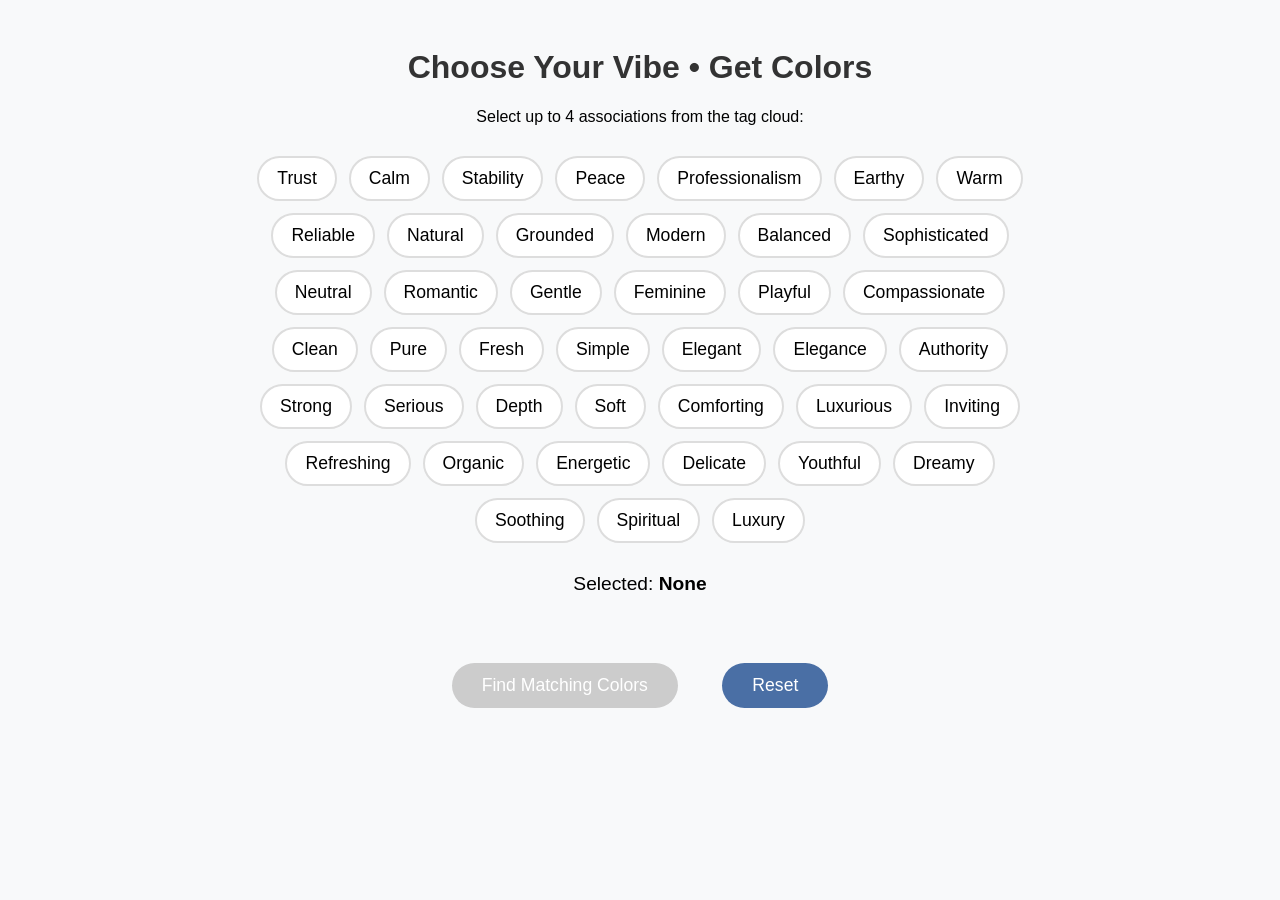
==== index.html @ c7472023 "initial" ====
<!DOCTYPE html>
<html lang="en">
<head>
  <meta charset="UTF-8">
  <meta name="viewport" content="width=device-width, initial-scale=1.0">
  <title>Color Association Tag Cloud</title>
  <style>
    body {
      font-family: 'Segoe UI', sans-serif;
      background: #f8f9fa;
      padding: 20px;
      text-align: center;
    }
    h1 { color: #333; }
    #tag-cloud {
      max-width: 800px;
      margin: 30px auto;
      display: flex;
      flex-wrap: wrap;
      gap: 12px;
      justify-content: center;
    }
    .tag {
      padding: 10px 18px;
      background: #fff;
      border: 2px solid #ddd;
      border-radius: 50px;
      cursor: pointer;
      transition: all 0.3s;
      font-size: 1.1em;
      user-select: none;
    }
    .tag:hover { transform: scale(1.1); }
    .tag.selected {
      background: #4a6fa5;
      color: white;
      border-color: #4a6fa5;
    }
    #selected-tags {
      margin: 20px 0;
      min-height: 50px;
      font-size: 1.2em;
    }
    button {
      padding: 12px 30px;
      font-size: 1.1em;
      background: #4a6fa5;
      color: white;
      border: none;
      border-radius: 50px;
      cursor: pointer;
      margin: 20px;
    }
    button:disabled { background: #ccc; cursor: not-allowed; }
    #results {
      margin-top: 30px;
      display: grid;
      grid-template-columns: repeat(auto-fit, minmax(180px, 1fr));
      gap: 20px;
      max-width: 1000px;
      margin-left: auto;
      margin-right: auto;
    }
    .color-card {
      padding: 15px;
      border-radius: 12px;
      background: white;
      box-shadow: 0 4px 10px rgba(0,0,0,0.1);
    }
    .color-swatch {
      height: 100px;
      border-radius: 8px;
      margin-bottom: 10px;
    }
  </style>
</head>
<body>

  <h1>Choose Your Vibe • Get Colors</h1>
  <p>Select up to 4 associations from the tag cloud:</p>

  <div id="tag-cloud"></div>

  <div id="selected-tags">Selected: <strong>None</strong></div>

  <button id="submit-btn" disabled>Find Matching Colors</button>
  <button onclick="resetAll()">Reset</button>

  <div id="results"></div>

<script>
// All colors with their associations
const colors = [
  { name: "Blue",        swatch: "#4A90E2", associations: ["trust", "calm", "stability", "peace", "professionalism"] },
  { name: "Brown",       swatch: "#8B5A2B", associations: ["earthy", "warm", "reliable", "natural", "grounded"] },
  { name: "Gray",        swatch: "#7F8C8D", associations: ["modern", "balanced", "sophisticated", "neutral"] },
  { name: "Pink",        swatch: "#FF69B4", associations: ["romantic", "gentle", "feminine", "playful", "compassionate"] },
  { name: "White",       swatch: "#F8F9FA", associations: ["clean", "pure", "fresh", "simple", "elegant"] },
  { name: "Navy",        swatch: "#1E3A8A", associations: ["trust", "elegance", "authority", "calm"] },
  { name: "Charcoal",    swatch: "#34495E", associations: ["modern", "strong", "serious", "depth"] },
  { name: "Beige",       swatch: "#E5D5C0", associations: ["warm", "natural", "soft", "comforting"] },
  { name: "Cream",       swatch: "#F5EDE1", associations: ["warm", "luxurious", "soft", "inviting"] },
  { name: "Sage Green",  swatch: "#8FBC8F", associations: ["earthy", "calm", "natural", "refreshing", "balanced"] },
  { name: "Terracotta",  swatch: "#E07A5F", associations: ["warm", "earthy", "organic", "energetic"] },
  { name: "Blush",       swatch: "#F4C2C2", associations: ["soft", "romantic", "delicate", "youthful"] },
  { name: "Dusty Rose",  swatch: "#D8A7B1", associations: ["romantic", "elegant", "sophisticated"] },
  { name: "Lavender",    swatch: "#C8A2C8", associations: ["gentle", "dreamy", "soothing", "spiritual"] },
  { name: "Soft Gold",   swatch: "#E8C39E", associations: ["warm", "luxury", "elegance"] }
];

// Generate unique tags
const allTags = [...new Set(colors.flatMap(c => c.associations))];

const tagCloud = document.getElementById('tag-cloud');
const selectedTagsDiv = document.getElementById('selected-tags');
const submitBtn = document.getElementById('submit-btn');
let selectedTags = [];

// Create tag cloud
allTags.forEach(tag => {
  const el = document.createElement('div');
  el.className = 'tag';
  el.textContent = tag.charAt(0).toUpperCase() + tag.slice(1);
  el.dataset.value = tag;
  el.onclick = () => toggleTag(el);
  tagCloud.appendChild(el);
});

function toggleTag(el) {
  const tag = el.dataset.value;
  
  if (selectedTags.includes(tag)) {
    selectedTags = selectedTags.filter(t => t !== tag);
    el.classList.remove('selected');
  } else if (selectedTags.length < 4) {
    selectedTags.push(tag);
    el.classList.add('selected');
  }
  
  updateSelectedDisplay();
}

function updateSelectedDisplay() {
  selectedTagsDiv.innerHTML = `Selected: <strong>${selectedTags.length ? selectedTags.join(', ') : 'None'}</strong>`;
  submitBtn.disabled = selectedTags.length === 0;
}

function resetAll() {
  selectedTags = [];
  document.querySelectorAll('.tag').forEach(t => t.classList.remove('selected'));
  updateSelectedDisplay();
  document.getElementById('results').innerHTML = '';
}

// Semantic search & ranking
submitBtn.onclick = () => {
  if (selectedTags.length === 0) return;

  const resultsDiv = document.getElementById('results');
  resultsDiv.innerHTML = '<h2>Recommended Colors</h2>';

  const scoredColors = colors.map(color => {
    let score = 0;
    selectedTags.forEach(tag => {
      if (color.associations.includes(tag)) score += 2;           // strong match
      else if (color.associations.some(a => a.includes(tag) || tag.includes(a))) score += 1; // partial match
    });
    return { ...color, score };
  }).sort((a, b) => b.score - a.score);

  scoredColors.forEach(item => {
    if (item.score === 0) return;
    
    const card = document.createElement('div');
    card.className = 'color-card';
    card.innerHTML = `
      <div class="color-swatch" style="background: ${item.swatch};"></div>
      <strong>${item.name}</strong><br>
      <small>Match: ${item.score} point${item.score > 1 ? 's' : ''}</small>
    `;
    resultsDiv.appendChild(card);
  });
};
</script>

</body>
</html>
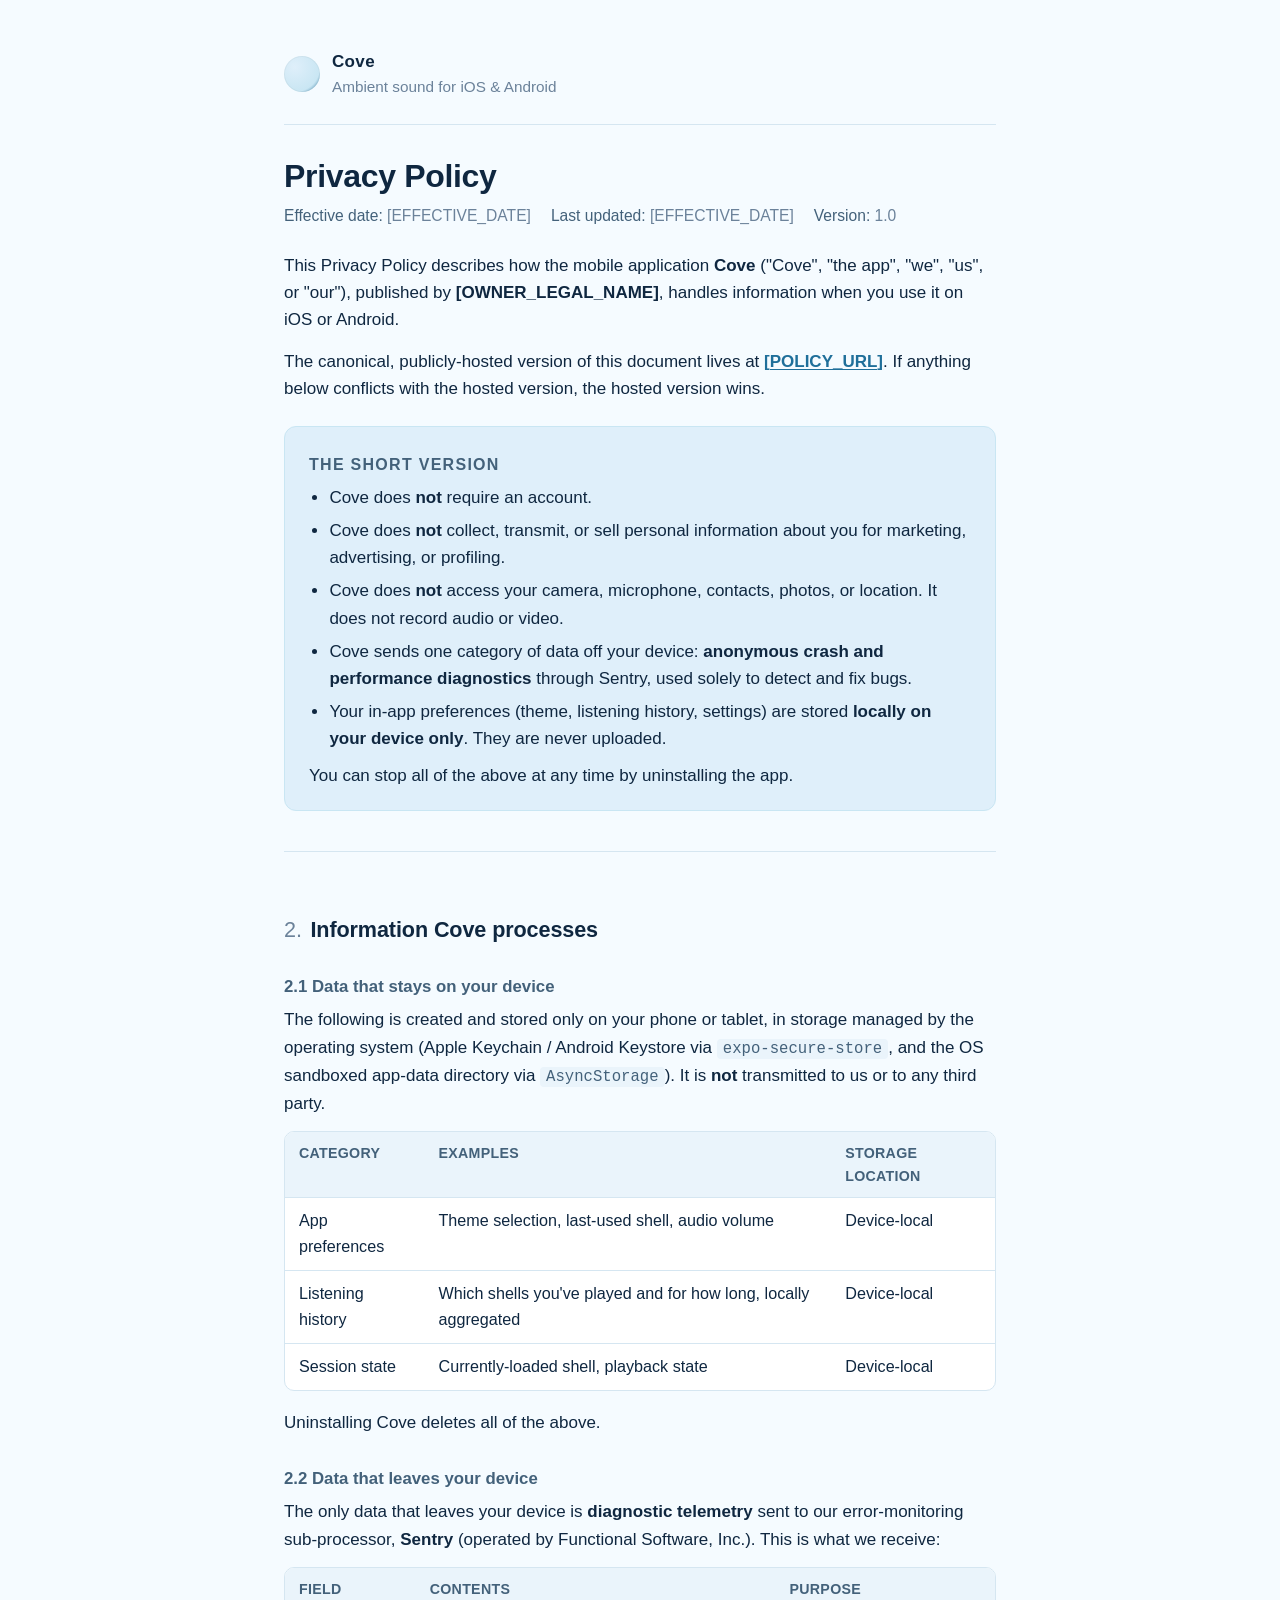
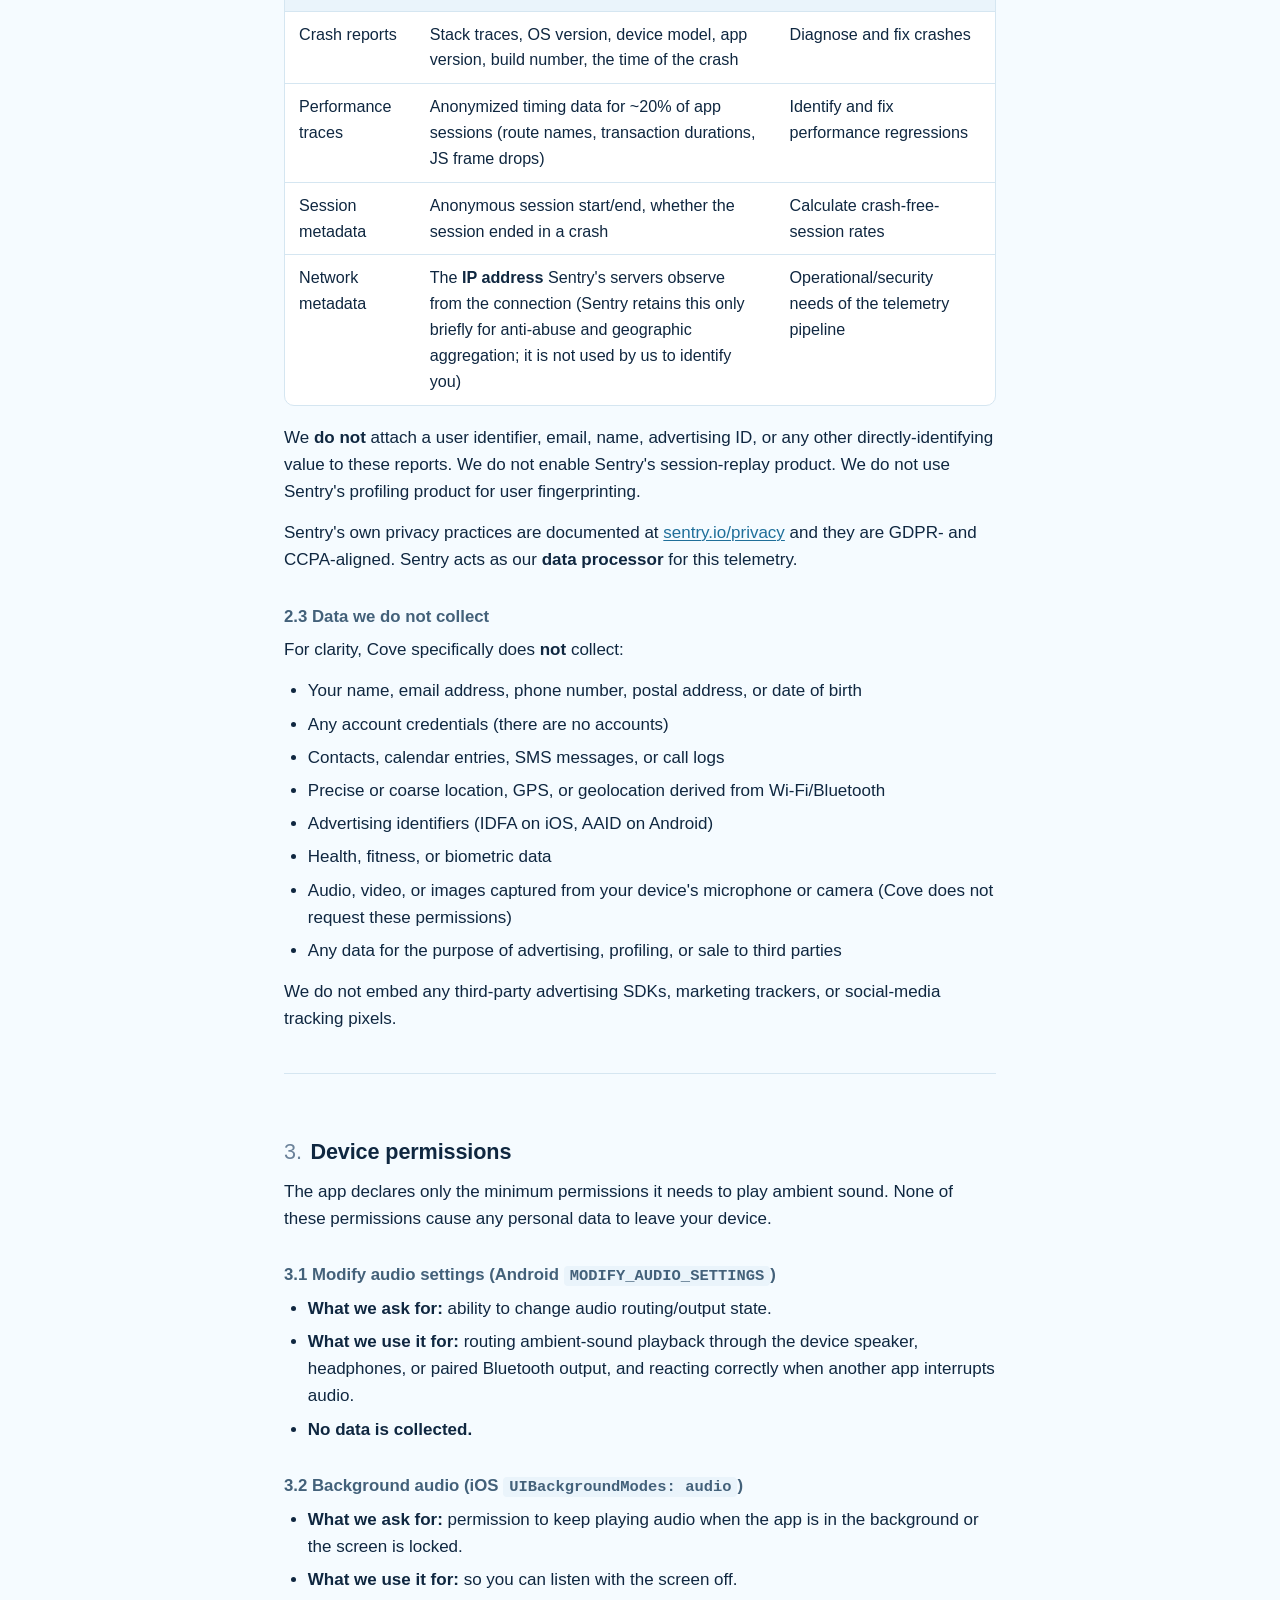
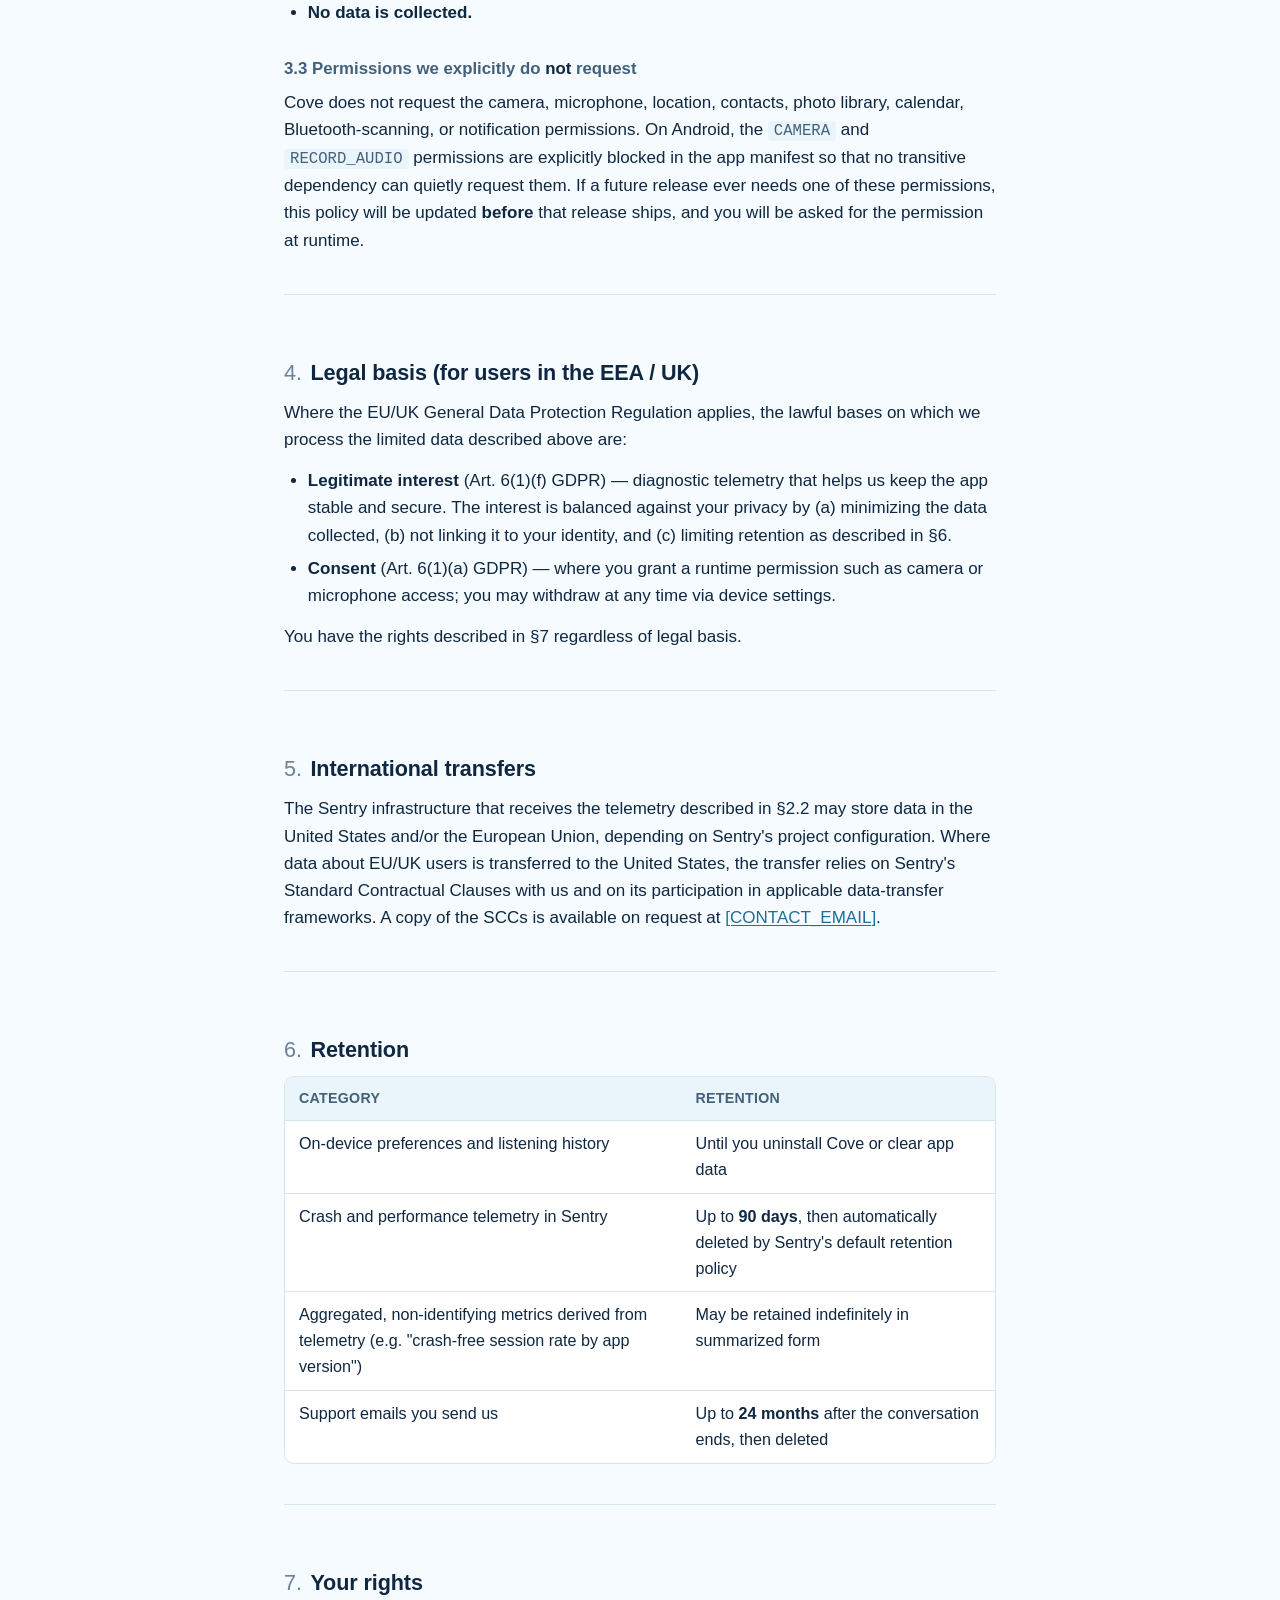
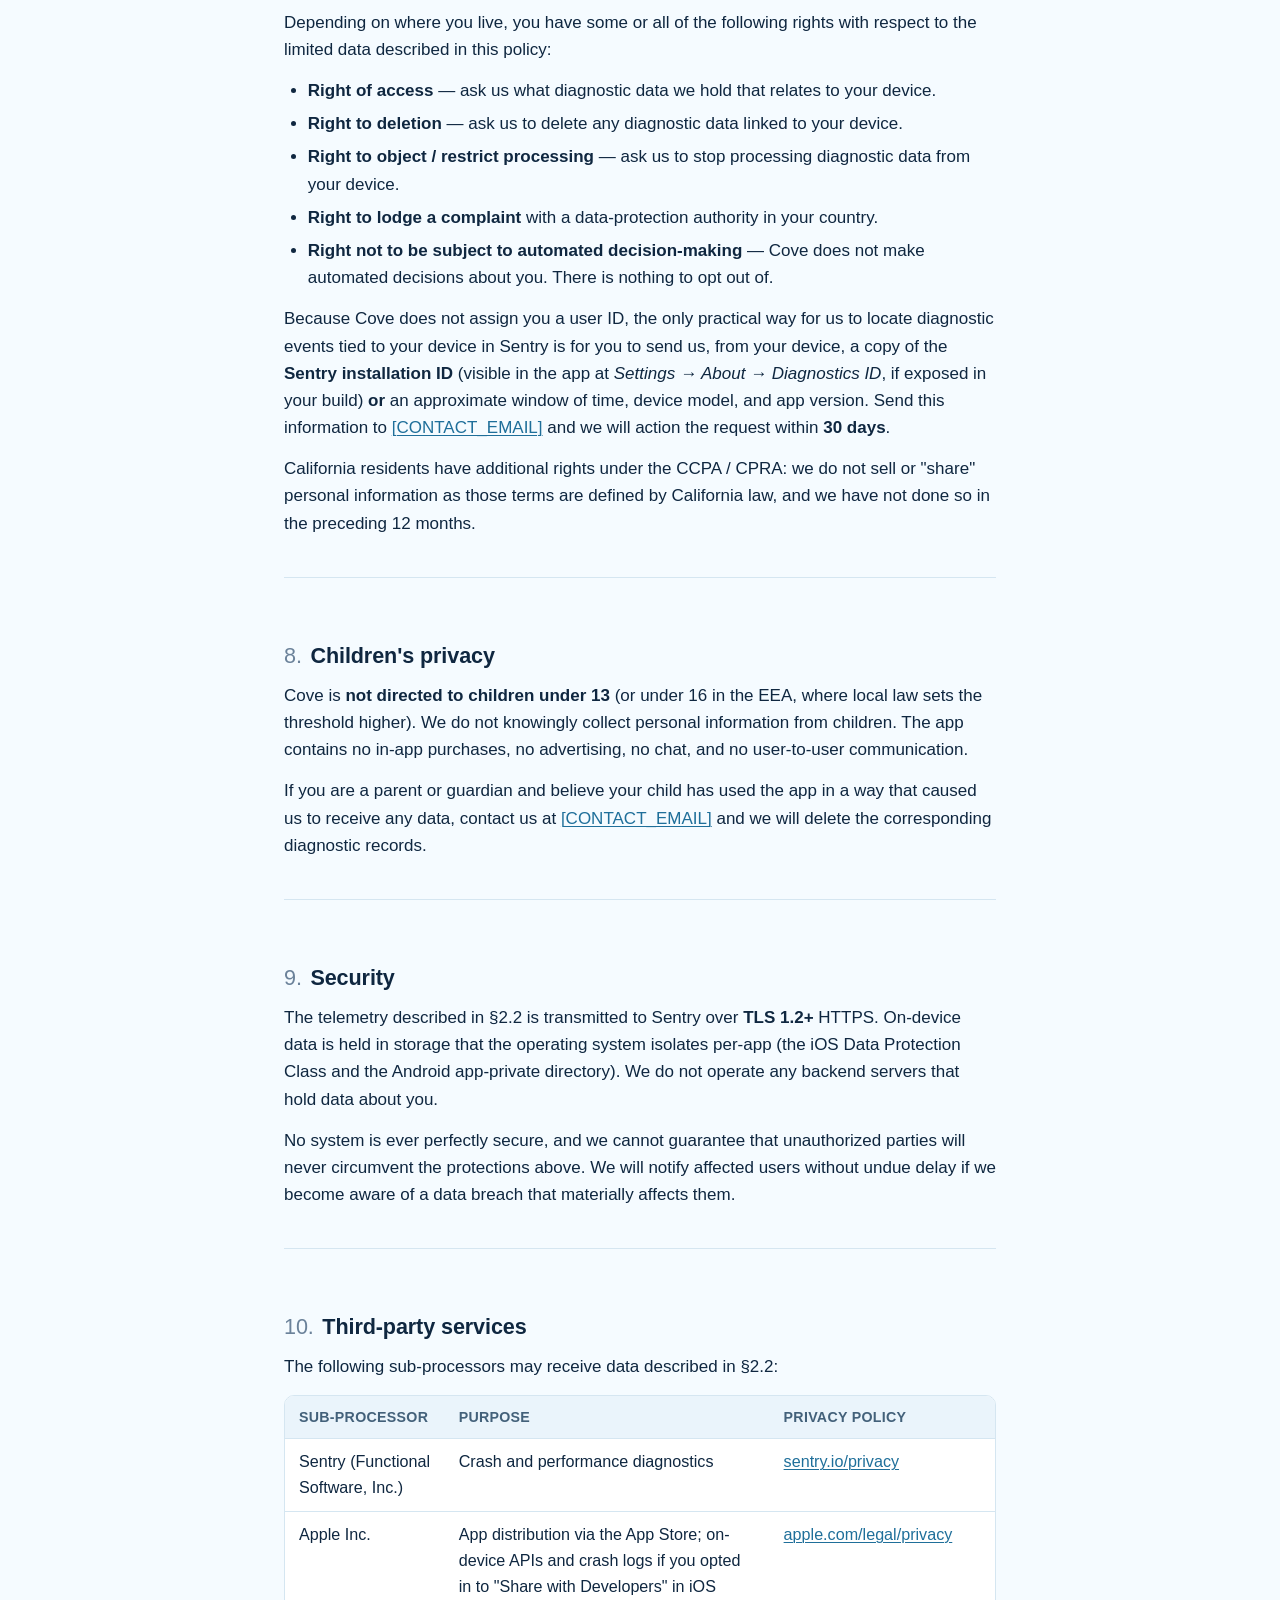
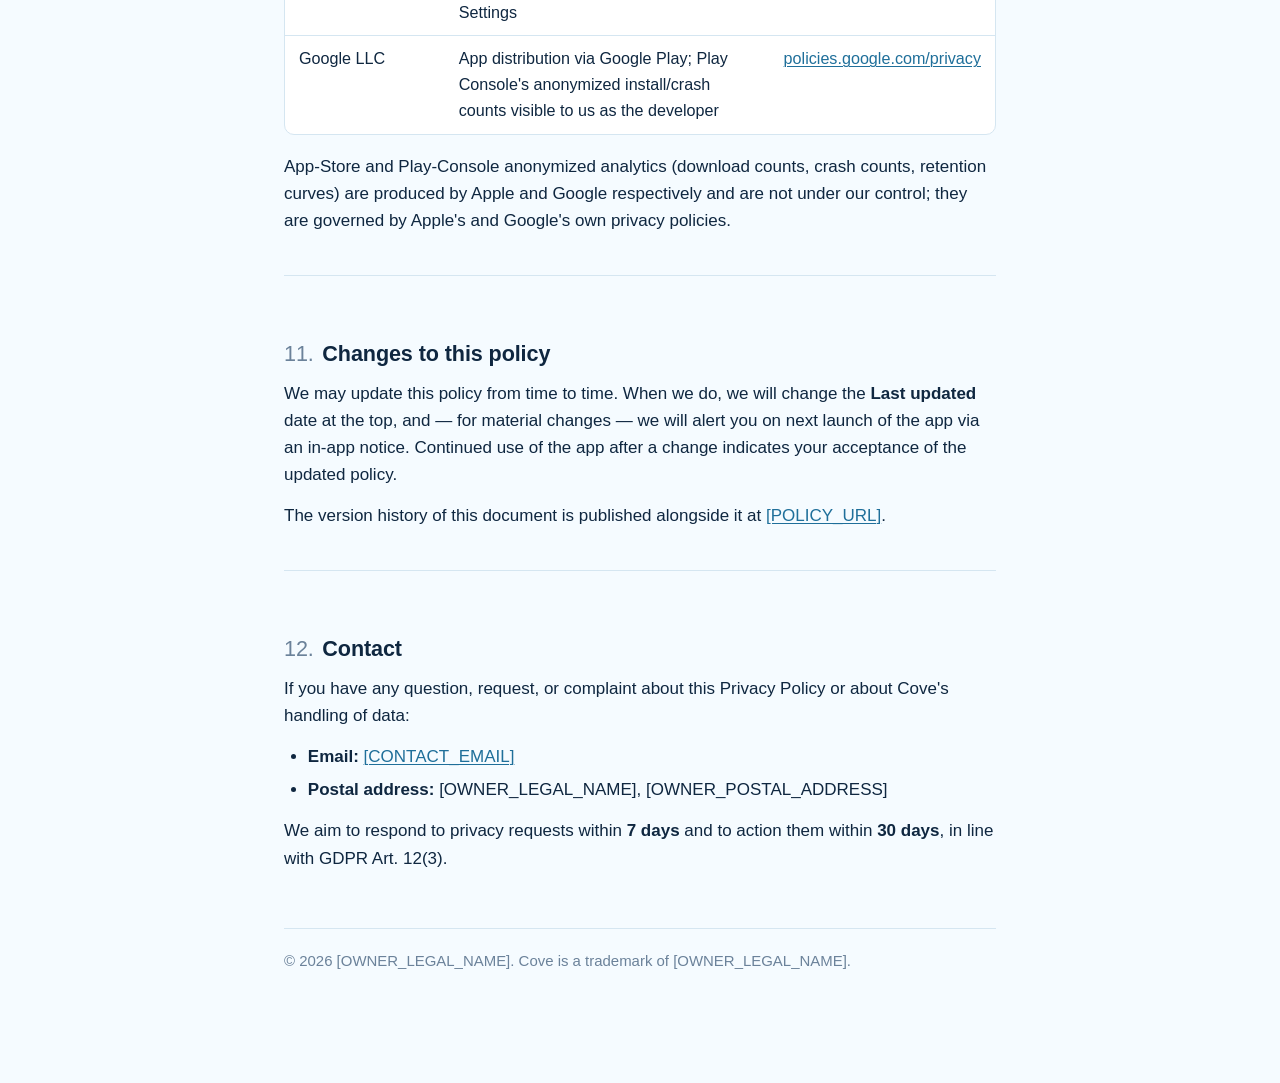
==== commit cefe8506: "policy" ====
--- a/index.html
+++ b/index.html
@@ -1,188 +1,692 @@
-
-<!DOCTYPE html>
+<!doctype html>
 <html lang="en">
 <head>
-  <meta charset="UTF-8">
-  <meta name="viewport" content="width=device-width, initial-scale=1.0">
-  <title>Color Association Tag Cloud</title>
+  <meta charset="utf-8" />
+  <meta name="viewport" content="width=device-width, initial-scale=1" />
+  <meta name="robots" content="index,follow" />
+  <meta name="description" content="Privacy Policy for Cove, an ambient-sound app for iOS and Android." />
+  <meta name="theme-color" content="#dfeffa" />
+  <title>Privacy Policy — Cove</title>
+
+  <!--
+    Self-contained on purpose: no Google Fonts, no CDN CSS, no analytics, no
+    trackers. A privacy page must not load third-party requests.
+  -->
   <style>
+    :root {
+      --bg: #f5fbff;
+      --surface: #ffffff;
+      --surface-alt: #eaf4fb;
+      --ink: #0f2740;
+      --ink-soft: #43617a;
+      --ink-muted: #6b829a;
+      --rule: #d5e6f1;
+      --accent: #1f6f9a;
+      --accent-soft: #dfeffa;
+      --shell: #c9e6f3;
+      --warn-bg: #fff7e6;
+      --warn-rule: #f0d9a0;
+      --warn-ink: #6b4a00;
+    }
+
+    @media (prefers-color-scheme: dark) {
+      :root {
+        --bg: #0b1822;
+        --surface: #122231;
+        --surface-alt: #16293a;
+        --ink: #e7f3fb;
+        --ink-soft: #b1cadc;
+        --ink-muted: #8aa6bb;
+        --rule: #1f3a52;
+        --accent: #7fc2e3;
+        --accent-soft: #1c3346;
+        --shell: #244a64;
+        --warn-bg: #2b2310;
+        --warn-rule: #6b5828;
+        --warn-ink: #f0d9a0;
+      }
+    }
+
+    * { box-sizing: border-box; }
+
+    html { -webkit-text-size-adjust: 100%; }
+
     body {
-      font-family: 'Segoe UI', sans-serif;
-      background: #f8f9fa;
-      padding: 20px;
-      text-align: center;
-    }
-    h1 { color: #333; }
-    #tag-cloud {
-      max-width: 800px;
-      margin: 30px auto;
+      margin: 0;
+      background: var(--bg);
+      color: var(--ink);
+      font-family: -apple-system, BlinkMacSystemFont, "Segoe UI", Roboto,
+        "Helvetica Neue", Arial, "Noto Sans", system-ui, sans-serif;
+      font-size: 17px;
+      line-height: 1.6;
+      -webkit-font-smoothing: antialiased;
+      text-rendering: optimizeLegibility;
+    }
+
+    .wrap {
+      max-width: 760px;
+      margin: 0 auto;
+      padding: 48px 24px 96px;
+    }
+
+    header.cove {
+      display: flex;
+      align-items: center;
+      gap: 12px;
+      margin-bottom: 32px;
+      padding-bottom: 24px;
+      border-bottom: 1px solid var(--rule);
+    }
+
+    header.cove .mark {
+      width: 36px;
+      height: 36px;
+      border-radius: 50%;
+      background: radial-gradient(circle at 30% 30%, var(--accent-soft), var(--shell) 70%, var(--accent) 100%);
+      box-shadow: inset 0 0 0 1px rgba(0,0,0,0.04);
+      flex: 0 0 36px;
+    }
+
+    header.cove .brand {
+      font-weight: 600;
+      letter-spacing: 0.02em;
+      color: var(--ink);
+    }
+
+    header.cove .brand-sub {
+      color: var(--ink-muted);
+      font-size: 0.9em;
+    }
+
+    h1 {
+      font-size: 2rem;
+      line-height: 1.2;
+      margin: 0 0 8px;
+      letter-spacing: -0.01em;
+    }
+
+    h2 {
+      font-size: 1.35rem;
+      line-height: 1.3;
+      margin: 56px 0 12px;
+      letter-spacing: -0.005em;
+      padding-top: 8px;
+    }
+
+    h3 {
+      font-size: 1.05rem;
+      line-height: 1.35;
+      margin: 32px 0 8px;
+      color: var(--ink-soft);
+    }
+
+    h2 .num, h3 .num {
+      color: var(--ink-muted);
+      font-variant-numeric: tabular-nums;
+      margin-right: 0.4em;
+      font-weight: 500;
+    }
+
+    p { margin: 0 0 14px; }
+
+    a {
+      color: var(--accent);
+      text-decoration: underline;
+      text-decoration-thickness: 1px;
+      text-underline-offset: 2px;
+    }
+
+    a:hover { text-decoration-thickness: 2px; }
+
+    strong { color: var(--ink); font-weight: 600; }
+
+    ul {
+      margin: 0 0 14px;
+      padding-left: 1.4em;
+    }
+
+    li { margin: 6px 0; }
+
+    code, kbd, samp {
+      font-family: ui-monospace, SFMono-Regular, "SF Mono", Menlo, Consolas,
+        "Liberation Mono", monospace;
+      font-size: 0.92em;
+      background: var(--surface-alt);
+      padding: 1px 6px;
+      border-radius: 4px;
+      color: var(--ink-soft);
+    }
+
+    hr {
+      border: 0;
+      border-top: 1px solid var(--rule);
+      margin: 40px 0;
+    }
+
+    .meta {
       display: flex;
       flex-wrap: wrap;
-      gap: 12px;
-      justify-content: center;
-    }
-    .tag {
-      padding: 10px 18px;
-      background: #fff;
-      border: 2px solid #ddd;
-      border-radius: 50px;
-      cursor: pointer;
-      transition: all 0.3s;
-      font-size: 1.1em;
-      user-select: none;
-    }
-    .tag:hover { transform: scale(1.1); }
-    .tag.selected {
-      background: #4a6fa5;
-      color: white;
-      border-color: #4a6fa5;
-    }
-    #selected-tags {
-      margin: 20px 0;
-      min-height: 50px;
-      font-size: 1.2em;
-    }
-    button {
-      padding: 12px 30px;
-      font-size: 1.1em;
-      background: #4a6fa5;
-      color: white;
-      border: none;
-      border-radius: 50px;
-      cursor: pointer;
-      margin: 20px;
-    }
-    button:disabled { background: #ccc; cursor: not-allowed; }
-    #results {
-      margin-top: 30px;
-      display: grid;
-      grid-template-columns: repeat(auto-fit, minmax(180px, 1fr));
-      gap: 20px;
-      max-width: 1000px;
-      margin-left: auto;
-      margin-right: auto;
-    }
-    .color-card {
-      padding: 15px;
+      gap: 8px 20px;
+      color: var(--ink-muted);
+      font-size: 0.92em;
+      margin: 0 0 24px;
+    }
+
+    .meta span strong {
+      color: var(--ink-soft);
+      font-weight: 500;
+    }
+
+    .tldr {
+      background: var(--accent-soft);
+      border: 1px solid var(--shell);
       border-radius: 12px;
-      background: white;
-      box-shadow: 0 4px 10px rgba(0,0,0,0.1);
-    }
-    .color-swatch {
-      height: 100px;
-      border-radius: 8px;
-      margin-bottom: 10px;
+      padding: 20px 24px;
+      margin: 24px 0 32px;
+    }
+
+    .tldr h2 {
+      margin: 0 0 8px;
+      font-size: 1rem;
+      text-transform: uppercase;
+      letter-spacing: 0.08em;
+      color: var(--ink-soft);
+    }
+
+    .tldr ul { margin: 0; padding-left: 1.2em; }
+
+    .table-wrap {
+      overflow-x: auto;
+      margin: 12px 0 18px;
+      border: 1px solid var(--rule);
+      border-radius: 10px;
+      background: var(--surface);
+    }
+
+    table {
+      width: 100%;
+      border-collapse: collapse;
+      font-size: 0.95em;
+    }
+
+    th, td {
+      text-align: left;
+      vertical-align: top;
+      padding: 10px 14px;
+      border-bottom: 1px solid var(--rule);
+    }
+
+    th {
+      background: var(--surface-alt);
+      color: var(--ink-soft);
+      font-weight: 600;
+      font-size: 0.88em;
+      letter-spacing: 0.02em;
+      text-transform: uppercase;
+    }
+
+    tr:last-child td { border-bottom: 0; }
+
+    .footnote {
+      margin-top: 56px;
+      padding-top: 20px;
+      border-top: 1px solid var(--rule);
+      font-size: 0.88em;
+      color: var(--ink-muted);
+    }
+
+    a.anchor {
+      color: var(--ink-muted);
+      text-decoration: none;
+      opacity: 0;
+      margin-left: 0.4em;
+      font-weight: 400;
+      transition: opacity 120ms ease;
+    }
+
+    h2:hover a.anchor,
+    h3:hover a.anchor { opacity: 1; }
+
+    :target {
+      scroll-margin-top: 24px;
+    }
+
+    :target > h2,
+    :target > h3,
+    h2:target,
+    h3:target {
+      background: linear-gradient(transparent 60%, var(--accent-soft) 60%);
+    }
+
+    /* Smaller screens */
+    @media (max-width: 600px) {
+      body { font-size: 16px; }
+      .wrap { padding: 32px 18px 72px; }
+      h1 { font-size: 1.6rem; }
+      h2 { font-size: 1.2rem; margin-top: 44px; }
+      h3 { font-size: 1rem; }
+      .tldr { padding: 16px 18px; }
+      th, td { padding: 8px 10px; }
+    }
+
+    /* Print */
+    @media print {
+      :root {
+        --bg: #ffffff;
+        --surface: #ffffff;
+        --surface-alt: #f3f3f3;
+        --ink: #000;
+        --ink-soft: #222;
+        --ink-muted: #444;
+        --rule: #ccc;
+        --accent: #003a6b;
+        --accent-soft: #f3f3f3;
+      }
+      body { font-size: 11pt; }
+      .wrap { max-width: none; padding: 0; }
+      header.cove .mark { display: none; }
+      a { color: inherit; text-decoration: none; }
+      a[href^="http"]::after { content: " (" attr(href) ")"; font-size: 0.85em; color: #555; }
+      h2, h3 { page-break-after: avoid; }
+      .tldr, .table-wrap { page-break-inside: avoid; }
     }
   </style>
 </head>
 <body>
-
-  <h1>Choose Your Vibe • Get Colors</h1>
-  <p>Select up to 4 associations from the tag cloud:</p>
-
-  <div id="tag-cloud"></div>
-
-  <div id="selected-tags">Selected: <strong>None</strong></div>
-
-  <button id="submit-btn" disabled>Find Matching Colors</button>
-  <button onclick="resetAll()">Reset</button>
-
-  <div id="results"></div>
-
-<script>
-// All colors with their associations
-const colors = [
-  { name: "Blue",        swatch: "#4A90E2", associations: ["trust", "calm", "stability", "peace", "professionalism"] },
-  { name: "Brown",       swatch: "#8B5A2B", associations: ["earthy", "warm", "reliable", "natural", "grounded"] },
-  { name: "Gray",        swatch: "#7F8C8D", associations: ["modern", "balanced", "sophisticated", "neutral"] },
-  { name: "Pink",        swatch: "#FF69B4", associations: ["romantic", "gentle", "feminine", "playful", "compassionate"] },
-  { name: "White",       swatch: "#F8F9FA", associations: ["clean", "pure", "fresh", "simple", "elegant"] },
-  { name: "Navy",        swatch: "#1E3A8A", associations: ["trust", "elegance", "authority", "calm"] },
-  { name: "Charcoal",    swatch: "#34495E", associations: ["modern", "strong", "serious", "depth"] },
-  { name: "Beige",       swatch: "#E5D5C0", associations: ["warm", "natural", "soft", "comforting"] },
-  { name: "Cream",       swatch: "#F5EDE1", associations: ["warm", "luxurious", "soft", "inviting"] },
-  { name: "Sage Green",  swatch: "#8FBC8F", associations: ["earthy", "calm", "natural", "refreshing", "balanced"] },
-  { name: "Terracotta",  swatch: "#E07A5F", associations: ["warm", "earthy", "organic", "energetic"] },
-  { name: "Blush",       swatch: "#F4C2C2", associations: ["soft", "romantic", "delicate", "youthful"] },
-  { name: "Dusty Rose",  swatch: "#D8A7B1", associations: ["romantic", "elegant", "sophisticated"] },
-  { name: "Lavender",    swatch: "#C8A2C8", associations: ["gentle", "dreamy", "soothing", "spiritual"] },
-  { name: "Soft Gold",   swatch: "#E8C39E", associations: ["warm", "luxury", "elegance"] }
-];
-
-// Generate unique tags
-const allTags = [...new Set(colors.flatMap(c => c.associations))];
-
-const tagCloud = document.getElementById('tag-cloud');
-const selectedTagsDiv = document.getElementById('selected-tags');
-const submitBtn = document.getElementById('submit-btn');
-let selectedTags = [];
-
-// Create tag cloud
-allTags.forEach(tag => {
-  const el = document.createElement('div');
-  el.className = 'tag';
-  el.textContent = tag.charAt(0).toUpperCase() + tag.slice(1);
-  el.dataset.value = tag;
-  el.onclick = () => toggleTag(el);
-  tagCloud.appendChild(el);
-});
-
-function toggleTag(el) {
-  const tag = el.dataset.value;
-  
-  if (selectedTags.includes(tag)) {
-    selectedTags = selectedTags.filter(t => t !== tag);
-    el.classList.remove('selected');
-  } else if (selectedTags.length < 4) {
-    selectedTags.push(tag);
-    el.classList.add('selected');
-  }
-  
-  updateSelectedDisplay();
-}
-
-function updateSelectedDisplay() {
-  selectedTagsDiv.innerHTML = `Selected: <strong>${selectedTags.length ? selectedTags.join(', ') : 'None'}</strong>`;
-  submitBtn.disabled = selectedTags.length === 0;
-}
-
-function resetAll() {
-  selectedTags = [];
-  document.querySelectorAll('.tag').forEach(t => t.classList.remove('selected'));
-  updateSelectedDisplay();
-  document.getElementById('results').innerHTML = '';
-}
-
-// Semantic search & ranking
-submitBtn.onclick = () => {
-  if (selectedTags.length === 0) return;
-
-  const resultsDiv = document.getElementById('results');
-  resultsDiv.innerHTML = '<h2>Recommended Colors</h2>';
-
-  const scoredColors = colors.map(color => {
-    let score = 0;
-    selectedTags.forEach(tag => {
-      if (color.associations.includes(tag)) score += 2;           // strong match
-      else if (color.associations.some(a => a.includes(tag) || tag.includes(a))) score += 1; // partial match
-    });
-    return { ...color, score };
-  }).sort((a, b) => b.score - a.score);
-
-  scoredColors.forEach(item => {
-    if (item.score === 0) return;
-    
-    const card = document.createElement('div');
-    card.className = 'color-card';
-    card.innerHTML = `
-      <div class="color-swatch" style="background: ${item.swatch};"></div>
-      <strong>${item.name}</strong><br>
-      <small>Match: ${item.score} point${item.score > 1 ? 's' : ''}</small>
-    `;
-    resultsDiv.appendChild(card);
-  });
-};
-</script>
-
+  <div class="wrap">
+
+    <header class="cove">
+      <div class="mark" aria-hidden="true"></div>
+      <div>
+        <div class="brand">Cove</div>
+        <div class="brand-sub">Ambient sound for iOS &amp; Android</div>
+      </div>
+    </header>
+
+    <h1>Privacy Policy</h1>
+
+    <p class="meta">
+      <span><strong>Effective date:</strong> [EFFECTIVE_DATE]</span>
+      <span><strong>Last updated:</strong> [EFFECTIVE_DATE]</span>
+      <span><strong>Version:</strong> 1.0</span>
+    </p>
+
+    <p>
+      This Privacy Policy describes how the mobile application <strong>Cove</strong>
+      ("Cove", "the app", "we", "us", or "our"), published by
+      <strong>[OWNER_LEGAL_NAME]</strong>, handles information when you use it on
+      iOS or Android.
+    </p>
+
+    <p>
+      The canonical, publicly-hosted version of this document lives at
+      <strong><a href="[POLICY_URL]">[POLICY_URL]</a></strong>. If anything below
+      conflicts with the hosted version, the hosted version wins.
+    </p>
+
+    <section class="tldr" aria-labelledby="tldr-heading">
+      <h2 id="tldr-heading">The short version</h2>
+      <ul>
+        <li>Cove does <strong>not</strong> require an account.</li>
+        <li>Cove does <strong>not</strong> collect, transmit, or sell personal information about you for marketing, advertising, or profiling.</li>
+        <li>Cove does <strong>not</strong> access your camera, microphone, contacts, photos, or location. It does not record audio or video.</li>
+        <li>Cove sends one category of data off your device: <strong>anonymous crash and performance diagnostics</strong> through Sentry, used solely to detect and fix bugs.</li>
+        <li>Your in-app preferences (theme, listening history, settings) are stored <strong>locally on your device only</strong>. They are never uploaded.</li>
+      </ul>
+      <p style="margin-top:10px;margin-bottom:0;">You can stop all of the above at any time by uninstalling the app.</p>
+    </section>
+
+    <hr />
+
+    <section id="section-2">
+      <h2><span class="num">2.</span>Information Cove processes <a class="anchor" href="#section-2" aria-label="Permalink to section 2">#</a></h2>
+
+      <h3 id="section-2-1">2.1 Data that stays on your device <a class="anchor" href="#section-2-1" aria-label="Permalink to section 2.1">#</a></h3>
+      <p>
+        The following is created and stored only on your phone or tablet, in
+        storage managed by the operating system (Apple Keychain / Android
+        Keystore via <code>expo-secure-store</code>, and the OS sandboxed
+        app-data directory via <code>AsyncStorage</code>). It is
+        <strong>not</strong> transmitted to us or to any third party.
+      </p>
+      <div class="table-wrap">
+        <table>
+          <thead><tr><th>Category</th><th>Examples</th><th>Storage location</th></tr></thead>
+          <tbody>
+            <tr><td>App preferences</td><td>Theme selection, last-used shell, audio volume</td><td>Device-local</td></tr>
+            <tr><td>Listening history</td><td>Which shells you've played and for how long, locally aggregated</td><td>Device-local</td></tr>
+            <tr><td>Session state</td><td>Currently-loaded shell, playback state</td><td>Device-local</td></tr>
+          </tbody>
+        </table>
+      </div>
+      <p>Uninstalling Cove deletes all of the above.</p>
+
+      <h3 id="section-2-2">2.2 Data that leaves your device <a class="anchor" href="#section-2-2" aria-label="Permalink to section 2.2">#</a></h3>
+      <p>
+        The only data that leaves your device is <strong>diagnostic telemetry</strong>
+        sent to our error-monitoring sub-processor, <strong>Sentry</strong>
+        (operated by Functional Software, Inc.). This is what we receive:
+      </p>
+      <div class="table-wrap">
+        <table>
+          <thead><tr><th>Field</th><th>Contents</th><th>Purpose</th></tr></thead>
+          <tbody>
+            <tr>
+              <td>Crash reports</td>
+              <td>Stack traces, OS version, device model, app version, build number, the time of the crash</td>
+              <td>Diagnose and fix crashes</td>
+            </tr>
+            <tr>
+              <td>Performance traces</td>
+              <td>Anonymized timing data for ~20% of app sessions (route names, transaction durations, JS frame drops)</td>
+              <td>Identify and fix performance regressions</td>
+            </tr>
+            <tr>
+              <td>Session metadata</td>
+              <td>Anonymous session start/end, whether the session ended in a crash</td>
+              <td>Calculate crash-free-session rates</td>
+            </tr>
+            <tr>
+              <td>Network metadata</td>
+              <td>The <strong>IP address</strong> Sentry's servers observe from the connection (Sentry retains this only briefly for anti-abuse and geographic aggregation; it is not used by us to identify you)</td>
+              <td>Operational/security needs of the telemetry pipeline</td>
+            </tr>
+          </tbody>
+        </table>
+      </div>
+      <p>
+        We <strong>do not</strong> attach a user identifier, email, name, advertising
+        ID, or any other directly-identifying value to these reports. We do not
+        enable Sentry's session-replay product. We do not use Sentry's profiling
+        product for user fingerprinting.
+      </p>
+      <p>
+        Sentry's own privacy practices are documented at
+        <a href="https://sentry.io/privacy/" rel="noopener external">sentry.io/privacy</a>
+        and they are GDPR- and CCPA-aligned. Sentry acts as our
+        <strong>data processor</strong> for this telemetry.
+      </p>
+
+      <h3 id="section-2-3">2.3 Data we do not collect <a class="anchor" href="#section-2-3" aria-label="Permalink to section 2.3">#</a></h3>
+      <p>For clarity, Cove specifically does <strong>not</strong> collect:</p>
+      <ul>
+        <li>Your name, email address, phone number, postal address, or date of birth</li>
+        <li>Any account credentials (there are no accounts)</li>
+        <li>Contacts, calendar entries, SMS messages, or call logs</li>
+        <li>Precise or coarse location, GPS, or geolocation derived from Wi-Fi/Bluetooth</li>
+        <li>Advertising identifiers (IDFA on iOS, AAID on Android)</li>
+        <li>Health, fitness, or biometric data</li>
+        <li>Audio, video, or images captured from your device's microphone or camera (Cove does not request these permissions)</li>
+        <li>Any data for the purpose of advertising, profiling, or sale to third parties</li>
+      </ul>
+      <p>
+        We do not embed any third-party advertising SDKs, marketing trackers, or
+        social-media tracking pixels.
+      </p>
+    </section>
+
+    <hr />
+
+    <section id="section-3">
+      <h2><span class="num">3.</span>Device permissions <a class="anchor" href="#section-3" aria-label="Permalink to section 3">#</a></h2>
+      <p>
+        The app declares only the minimum permissions it needs to play ambient
+        sound. None of these permissions cause any personal data to leave your
+        device.
+      </p>
+
+      <h3 id="section-3-1">3.1 Modify audio settings (Android <code>MODIFY_AUDIO_SETTINGS</code>) <a class="anchor" href="#section-3-1" aria-label="Permalink to section 3.1">#</a></h3>
+      <ul>
+        <li><strong>What we ask for:</strong> ability to change audio routing/output state.</li>
+        <li><strong>What we use it for:</strong> routing ambient-sound playback through the device speaker, headphones, or paired Bluetooth output, and reacting correctly when another app interrupts audio.</li>
+        <li><strong>No data is collected.</strong></li>
+      </ul>
+
+      <h3 id="section-3-2">3.2 Background audio (iOS <code>UIBackgroundModes: audio</code>) <a class="anchor" href="#section-3-2" aria-label="Permalink to section 3.2">#</a></h3>
+      <ul>
+        <li><strong>What we ask for:</strong> permission to keep playing audio when the app is in the background or the screen is locked.</li>
+        <li><strong>What we use it for:</strong> so you can listen with the screen off.</li>
+        <li><strong>No data is collected.</strong></li>
+      </ul>
+
+      <h3 id="section-3-3">3.3 Permissions we explicitly do <strong>not</strong> request <a class="anchor" href="#section-3-3" aria-label="Permalink to section 3.3">#</a></h3>
+      <p>
+        Cove does not request the camera, microphone, location, contacts, photo
+        library, calendar, Bluetooth-scanning, or notification permissions. On
+        Android, the <code>CAMERA</code> and <code>RECORD_AUDIO</code> permissions
+        are explicitly blocked in the app manifest so that no transitive
+        dependency can quietly request them. If a future release ever needs one
+        of these permissions, this policy will be updated <strong>before</strong>
+        that release ships, and you will be asked for the permission at runtime.
+      </p>
+    </section>
+
+    <hr />
+
+    <section id="section-4">
+      <h2><span class="num">4.</span>Legal basis (for users in the EEA / UK) <a class="anchor" href="#section-4" aria-label="Permalink to section 4">#</a></h2>
+      <p>
+        Where the EU/UK General Data Protection Regulation applies, the lawful
+        bases on which we process the limited data described above are:
+      </p>
+      <ul>
+        <li><strong>Legitimate interest</strong> (Art. 6(1)(f) GDPR) — diagnostic telemetry that helps us keep the app stable and secure. The interest is balanced against your privacy by (a) minimizing the data collected, (b) not linking it to your identity, and (c) limiting retention as described in §6.</li>
+        <li><strong>Consent</strong> (Art. 6(1)(a) GDPR) — where you grant a runtime permission such as camera or microphone access; you may withdraw at any time via device settings.</li>
+      </ul>
+      <p>You have the rights described in §7 regardless of legal basis.</p>
+    </section>
+
+    <hr />
+
+    <section id="section-5">
+      <h2><span class="num">5.</span>International transfers <a class="anchor" href="#section-5" aria-label="Permalink to section 5">#</a></h2>
+      <p>
+        The Sentry infrastructure that receives the telemetry described in §2.2
+        may store data in the United States and/or the European Union, depending
+        on Sentry's project configuration. Where data about EU/UK users is
+        transferred to the United States, the transfer relies on Sentry's
+        Standard Contractual Clauses with us and on its participation in
+        applicable data-transfer frameworks. A copy of the SCCs is available on
+        request at <a href="mailto:[CONTACT_EMAIL]">[CONTACT_EMAIL]</a>.
+      </p>
+    </section>
+
+    <hr />
+
+    <section id="section-6">
+      <h2><span class="num">6.</span>Retention <a class="anchor" href="#section-6" aria-label="Permalink to section 6">#</a></h2>
+      <div class="table-wrap">
+        <table>
+          <thead><tr><th>Category</th><th>Retention</th></tr></thead>
+          <tbody>
+            <tr><td>On-device preferences and listening history</td><td>Until you uninstall Cove or clear app data</td></tr>
+            <tr><td>Crash and performance telemetry in Sentry</td><td>Up to <strong>90 days</strong>, then automatically deleted by Sentry's default retention policy</td></tr>
+            <tr><td>Aggregated, non-identifying metrics derived from telemetry (e.g. "crash-free session rate by app version")</td><td>May be retained indefinitely in summarized form</td></tr>
+            <tr><td>Support emails you send us</td><td>Up to <strong>24 months</strong> after the conversation ends, then deleted</td></tr>
+          </tbody>
+        </table>
+      </div>
+    </section>
+
+    <hr />
+
+    <section id="section-7">
+      <h2><span class="num">7.</span>Your rights <a class="anchor" href="#section-7" aria-label="Permalink to section 7">#</a></h2>
+      <p>
+        Depending on where you live, you have some or all of the following rights
+        with respect to the limited data described in this policy:
+      </p>
+      <ul>
+        <li><strong>Right of access</strong> — ask us what diagnostic data we hold that relates to your device.</li>
+        <li><strong>Right to deletion</strong> — ask us to delete any diagnostic data linked to your device.</li>
+        <li><strong>Right to object / restrict processing</strong> — ask us to stop processing diagnostic data from your device.</li>
+        <li><strong>Right to lodge a complaint</strong> with a data-protection authority in your country.</li>
+        <li><strong>Right not to be subject to automated decision-making</strong> — Cove does not make automated decisions about you. There is nothing to opt out of.</li>
+      </ul>
+      <p>
+        Because Cove does not assign you a user ID, the only practical way for us
+        to locate diagnostic events tied to your device in Sentry is for you to
+        send us, from your device, a copy of the <strong>Sentry installation ID</strong>
+        (visible in the app at <em>Settings → About → Diagnostics ID</em>, if
+        exposed in your build) <strong>or</strong> an approximate window of time,
+        device model, and app version. Send this information to
+        <a href="mailto:[CONTACT_EMAIL]">[CONTACT_EMAIL]</a> and we will action the
+        request within <strong>30 days</strong>.
+      </p>
+      <p>
+        California residents have additional rights under the CCPA / CPRA: we do
+        not sell or "share" personal information as those terms are defined by
+        California law, and we have not done so in the preceding 12 months.
+      </p>
+    </section>
+
+    <hr />
+
+    <section id="section-8">
+      <h2><span class="num">8.</span>Children's privacy <a class="anchor" href="#section-8" aria-label="Permalink to section 8">#</a></h2>
+      <p>
+        Cove is <strong>not directed to children under 13</strong> (or under 16 in
+        the EEA, where local law sets the threshold higher). We do not knowingly
+        collect personal information from children. The app contains no in-app
+        purchases, no advertising, no chat, and no user-to-user communication.
+      </p>
+      <p>
+        If you are a parent or guardian and believe your child has used the app
+        in a way that caused us to receive any data, contact us at
+        <a href="mailto:[CONTACT_EMAIL]">[CONTACT_EMAIL]</a> and we will delete the
+        corresponding diagnostic records.
+      </p>
+    </section>
+
+    <hr />
+
+    <section id="section-9">
+      <h2><span class="num">9.</span>Security <a class="anchor" href="#section-9" aria-label="Permalink to section 9">#</a></h2>
+      <p>
+        The telemetry described in §2.2 is transmitted to Sentry over
+        <strong>TLS 1.2+</strong> HTTPS. On-device data is held in storage that
+        the operating system isolates per-app (the iOS Data Protection Class and
+        the Android app-private directory). We do not operate any backend
+        servers that hold data about you.
+      </p>
+      <p>
+        No system is ever perfectly secure, and we cannot guarantee that
+        unauthorized parties will never circumvent the protections above. We
+        will notify affected users without undue delay if we become aware of a
+        data breach that materially affects them.
+      </p>
+    </section>
+
+    <hr />
+
+    <section id="section-10">
+      <h2><span class="num">10.</span>Third-party services <a class="anchor" href="#section-10" aria-label="Permalink to section 10">#</a></h2>
+      <p>The following sub-processors may receive data described in §2.2:</p>
+      <div class="table-wrap">
+        <table>
+          <thead><tr><th>Sub-processor</th><th>Purpose</th><th>Privacy policy</th></tr></thead>
+          <tbody>
+            <tr>
+              <td>Sentry (Functional Software, Inc.)</td>
+              <td>Crash and performance diagnostics</td>
+              <td><a href="https://sentry.io/privacy/" rel="noopener external">sentry.io/privacy</a></td>
+            </tr>
+            <tr>
+              <td>Apple Inc.</td>
+              <td>App distribution via the App Store; on-device APIs and crash logs if you opted in to "Share with Developers" in iOS Settings</td>
+              <td><a href="https://www.apple.com/legal/privacy/" rel="noopener external">apple.com/legal/privacy</a></td>
+            </tr>
+            <tr>
+              <td>Google LLC</td>
+              <td>App distribution via Google Play; Play Console's anonymized install/crash counts visible to us as the developer</td>
+              <td><a href="https://policies.google.com/privacy" rel="noopener external">policies.google.com/privacy</a></td>
+            </tr>
+          </tbody>
+        </table>
+      </div>
+      <p>
+        App-Store and Play-Console anonymized analytics (download counts, crash
+        counts, retention curves) are produced by Apple and Google respectively
+        and are not under our control; they are governed by Apple's and Google's
+        own privacy policies.
+      </p>
+    </section>
+
+    <hr />
+
+    <section id="section-11">
+      <h2><span class="num">11.</span>Changes to this policy <a class="anchor" href="#section-11" aria-label="Permalink to section 11">#</a></h2>
+      <p>
+        We may update this policy from time to time. When we do, we will change
+        the <strong>Last updated</strong> date at the top, and — for material
+        changes — we will alert you on next launch of the app via an in-app
+        notice. Continued use of the app after a change indicates your
+        acceptance of the updated policy.
+      </p>
+      <p>
+        The version history of this document is published alongside it at
+        <a href="[POLICY_URL]">[POLICY_URL]</a>.
+      </p>
+    </section>
+
+    <hr />
+
+    <section id="section-12">
+      <h2><span class="num">12.</span>Contact <a class="anchor" href="#section-12" aria-label="Permalink to section 12">#</a></h2>
+      <p>
+        If you have any question, request, or complaint about this Privacy
+        Policy or about Cove's handling of data:
+      </p>
+      <ul>
+        <li><strong>Email:</strong> <a href="mailto:[CONTACT_EMAIL]">[CONTACT_EMAIL]</a></li>
+        <li><strong>Postal address:</strong> [OWNER_LEGAL_NAME], [OWNER_POSTAL_ADDRESS]</li>
+      </ul>
+      <p>
+        We aim to respond to privacy requests within <strong>7 days</strong> and
+        to action them within <strong>30 days</strong>, in line with GDPR Art. 12(3).
+      </p>
+    </section>
+
+    <p class="footnote">
+      © <span id="copyright-year">2026</span> [OWNER_LEGAL_NAME]. Cove is a trademark of [OWNER_LEGAL_NAME].
+    </p>
+
+  </div>
+
+  <script>
+    // Tiny progressive enhancement — current year in the footer, no analytics.
+    document.getElementById('copyright-year').textContent = new Date().getFullYear();
+  </script>
+
+  <!--
+    ============================================================
+    INSTRUCTIONS FOR THE PUBLISHER — REMOVE THIS BLOCK BEFORE PUBLISHING
+    ============================================================
+
+    1. Find-and-replace these placeholders across this file:
+         [EFFECTIVE_DATE]         e.g. 2026-06-01
+         [OWNER_LEGAL_NAME]       e.g. "Jane Doe" or "Acme Wellness LLC"
+         [OWNER_POSTAL_ADDRESS]   street, city, postal code, country
+         [CONTACT_EMAIL]          e.g. privacy@yourdomain.com (must be live!)
+         [POLICY_URL]             e.g. https://<user>.github.io/<repo>/privacy/
+
+    2. GitHub Pages setup:
+         Settings → Pages → Source = "Deploy from a branch"
+                          → Branch = main, folder = /docs
+         Wait ~1 min for the first deploy, then visit
+         https://<user>.github.io/<repo>/privacy/
+
+    3. The Markdown source-of-truth is outsiders/PRIVACY-POLICY.md.
+       Edit both files together when the policy changes.
+
+    4. Apple "App Privacy" + Play "Data Safety" forms must match §2 of this
+       document. As of v1.0:
+         - Diagnostics → Crash Data: Collected, Not linked to user, Not used for tracking
+         - Diagnostics → Performance Data: Collected, Not linked to user, Not used for tracking
+         - Everything else: Data Not Collected
+
+    5. Have a lawyer in your jurisdiction read this before launch. This is a
+       starting template, not legal advice.
+  -->
 </body>
 </html>
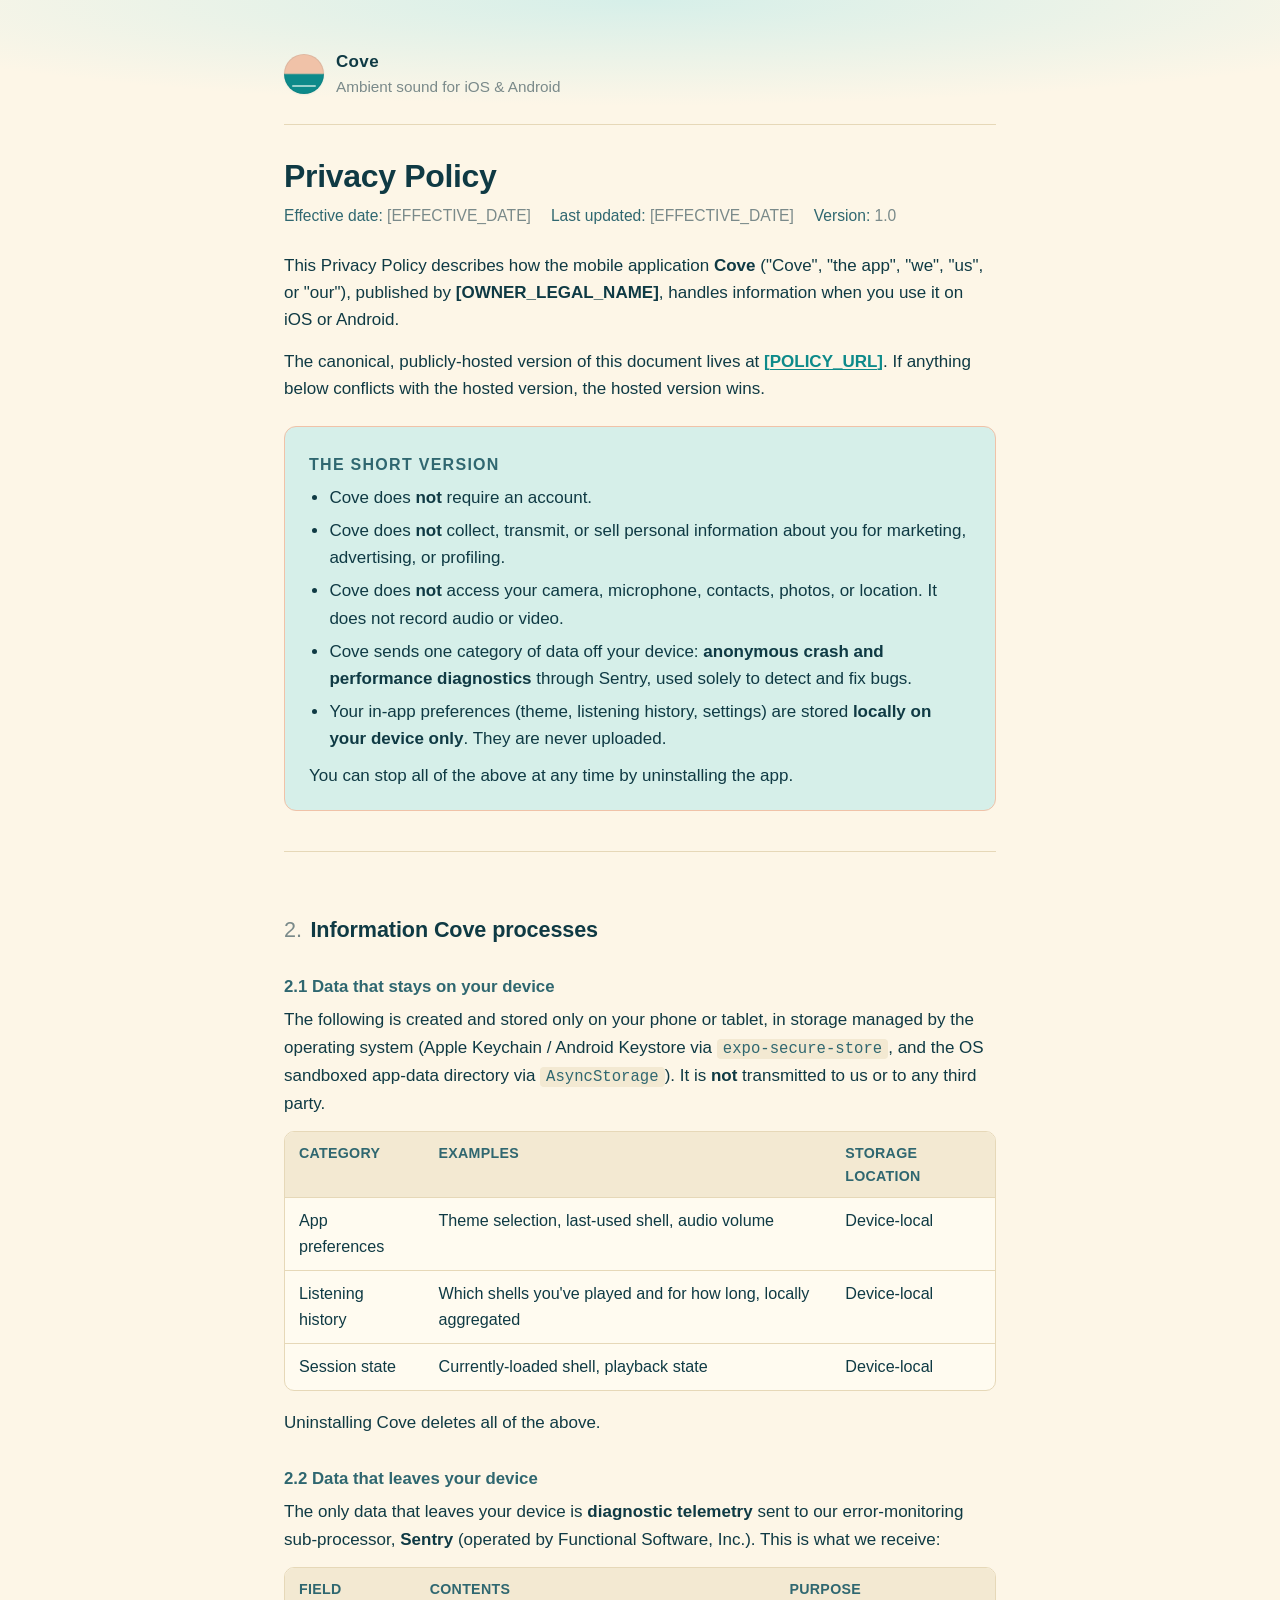
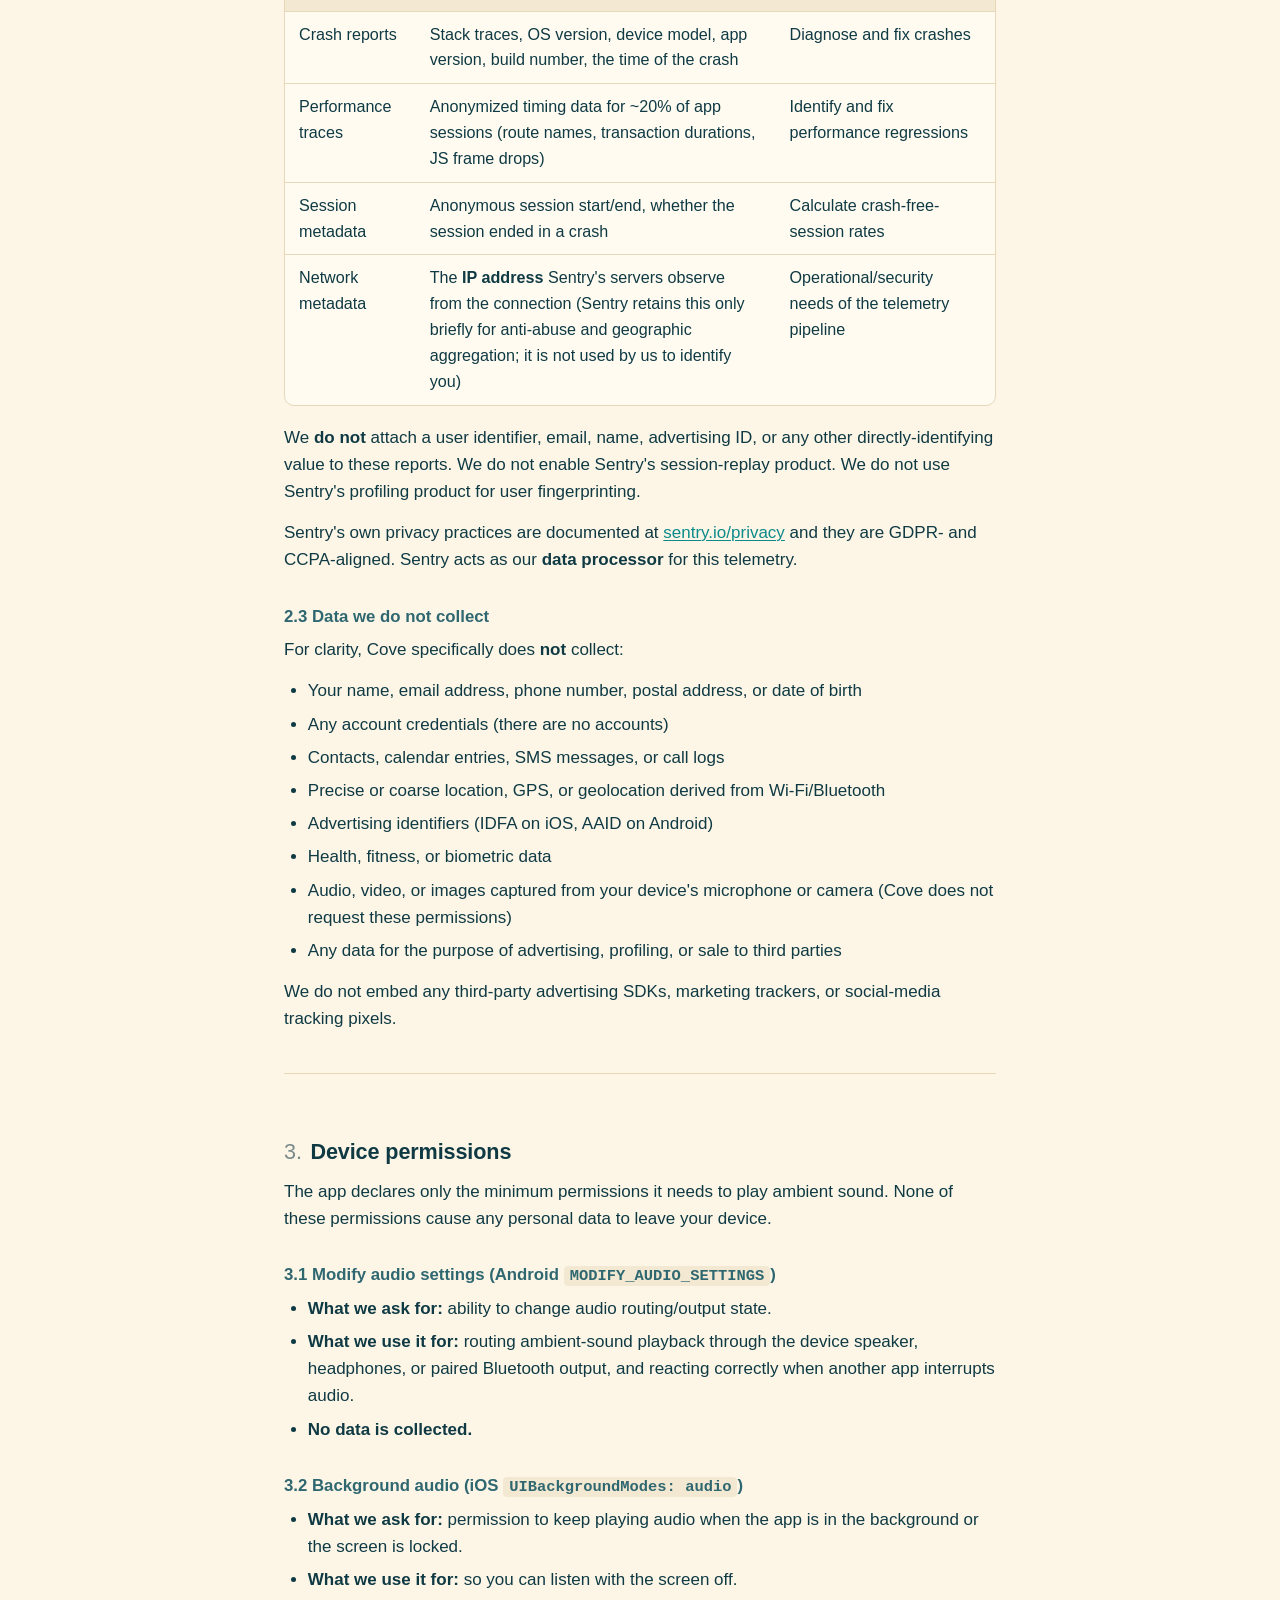
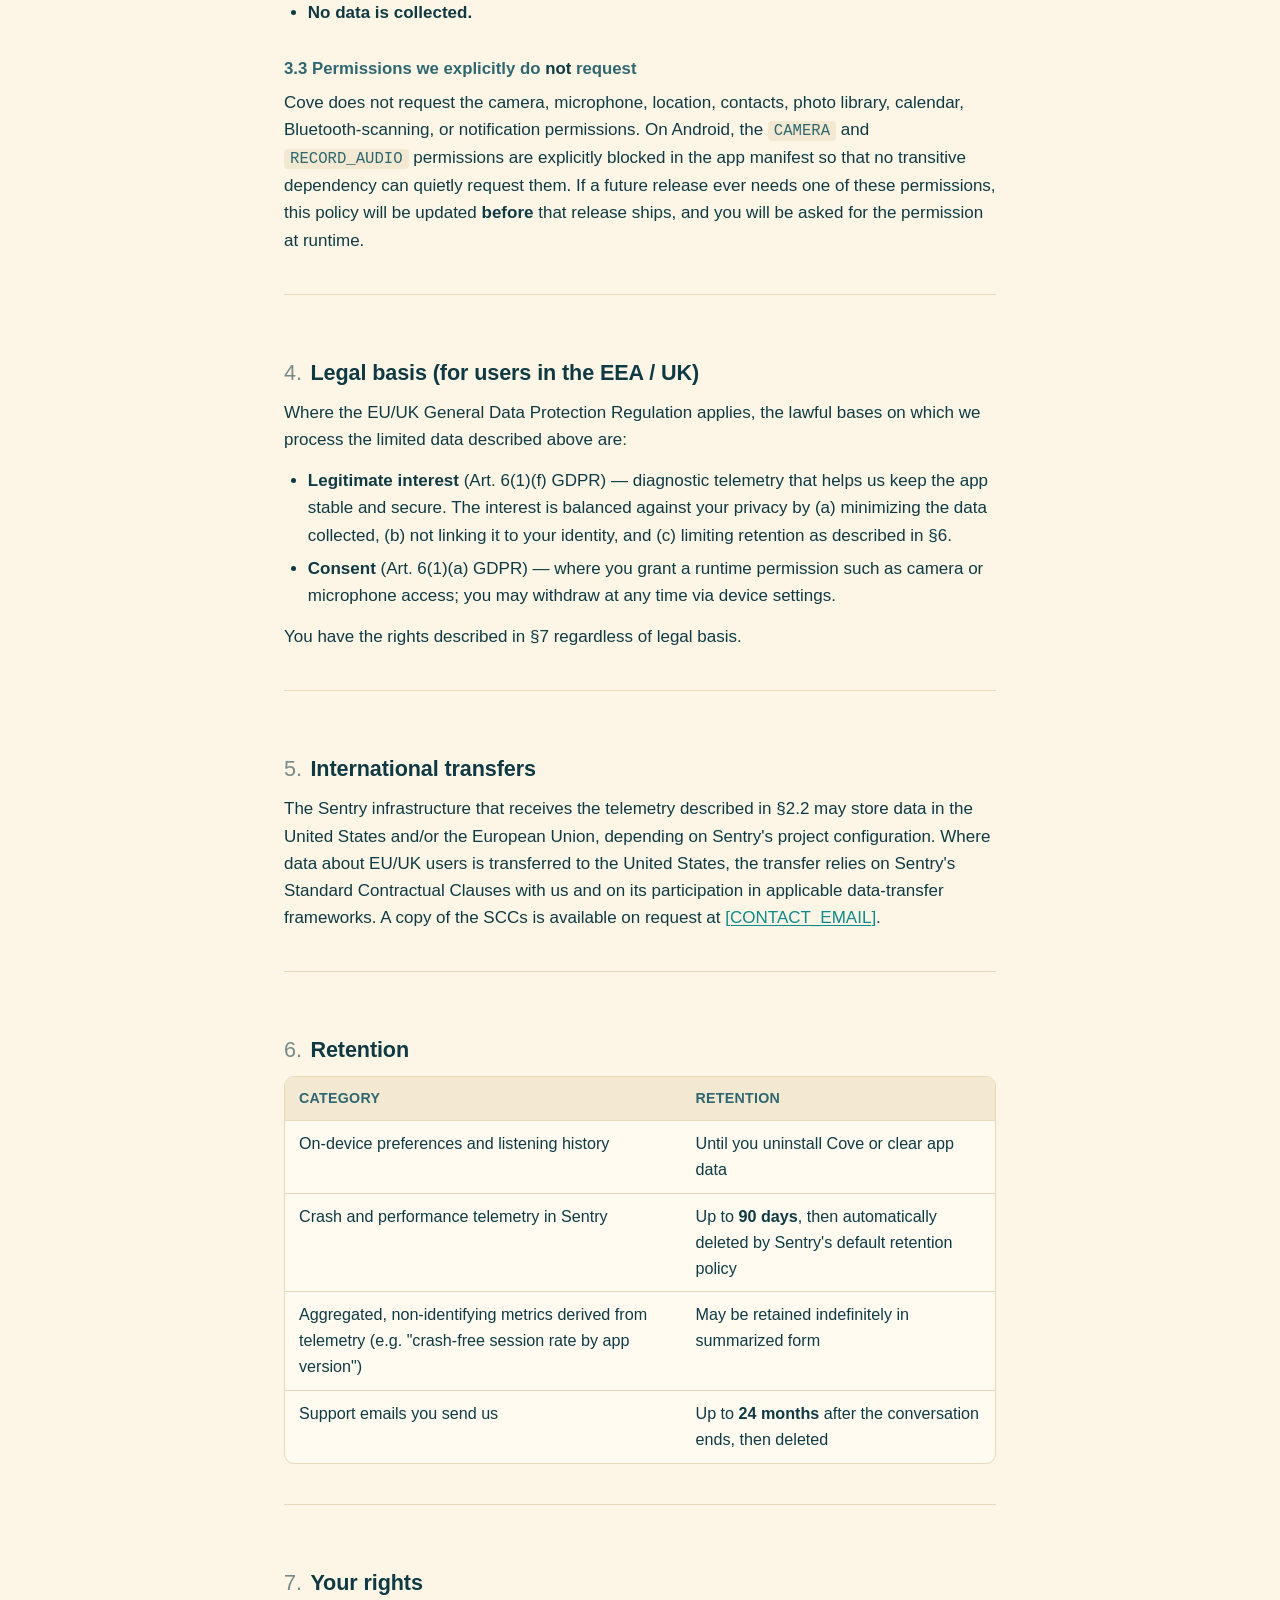
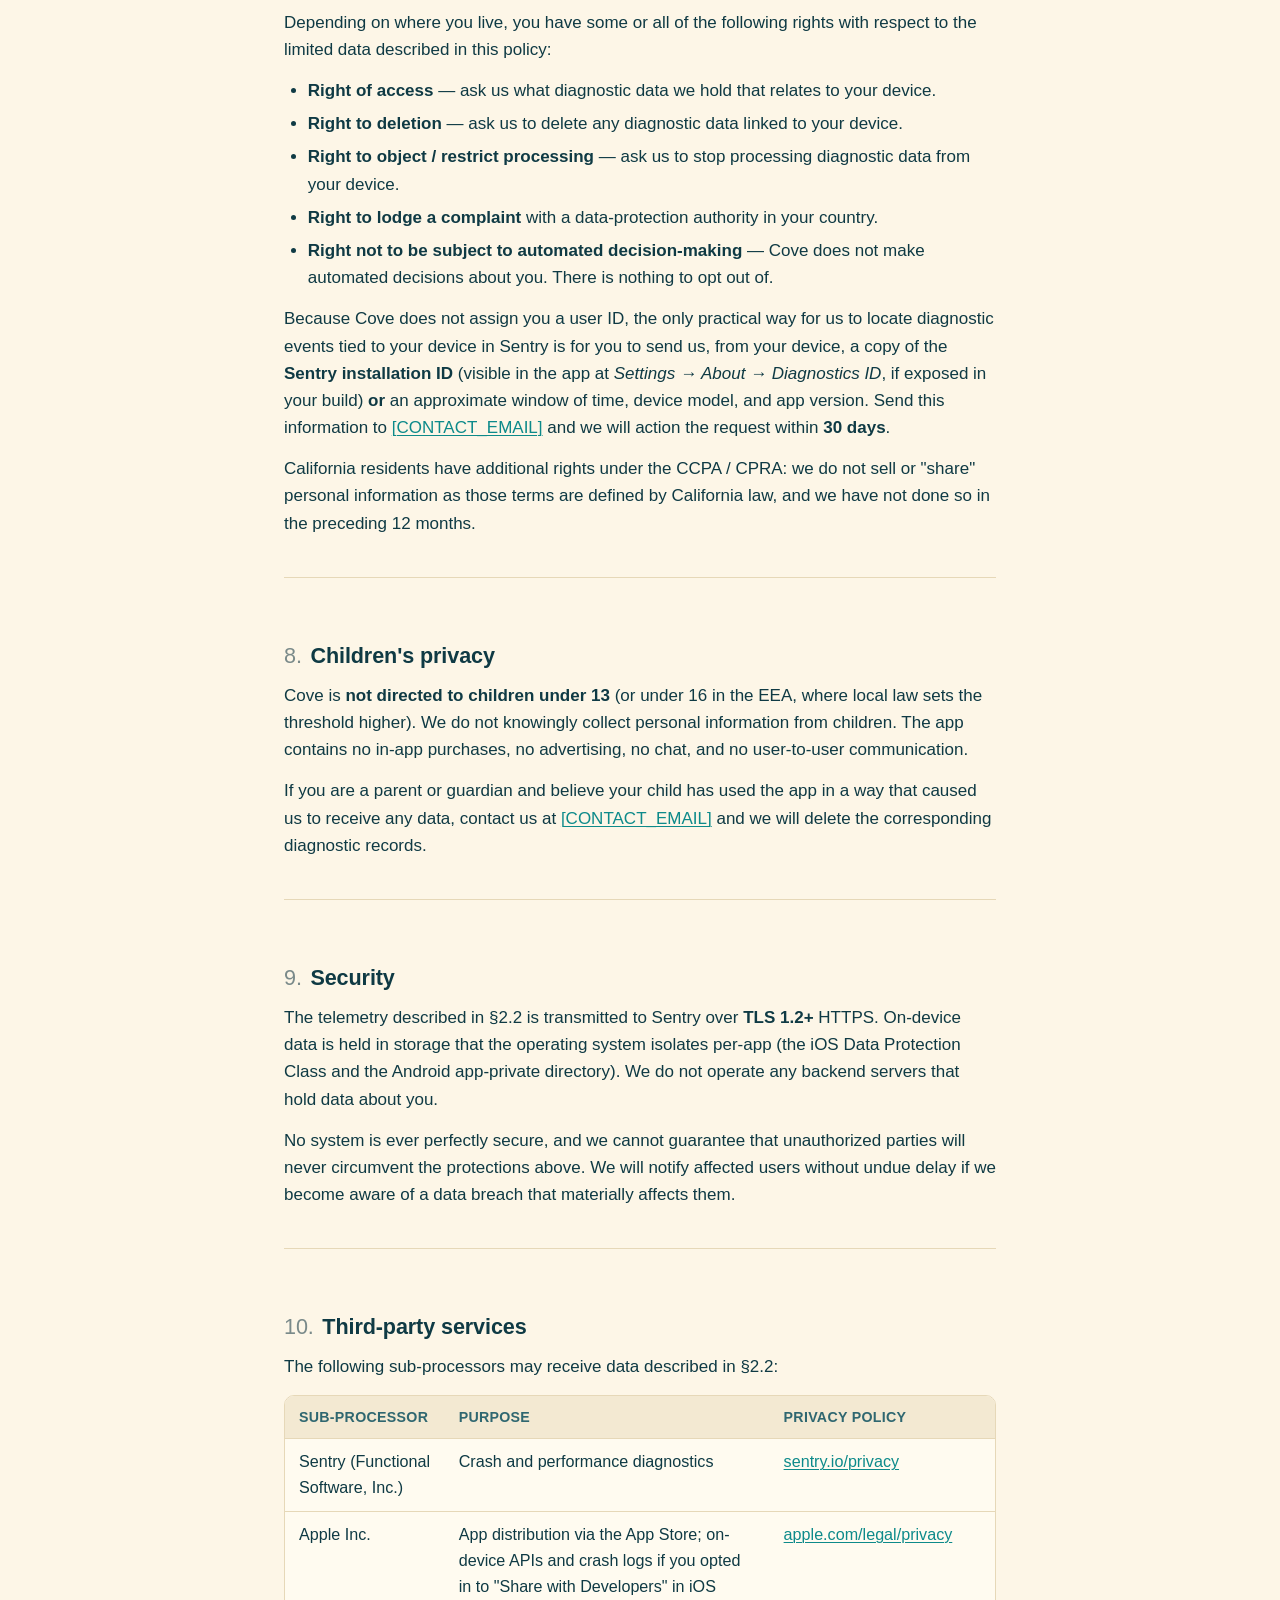
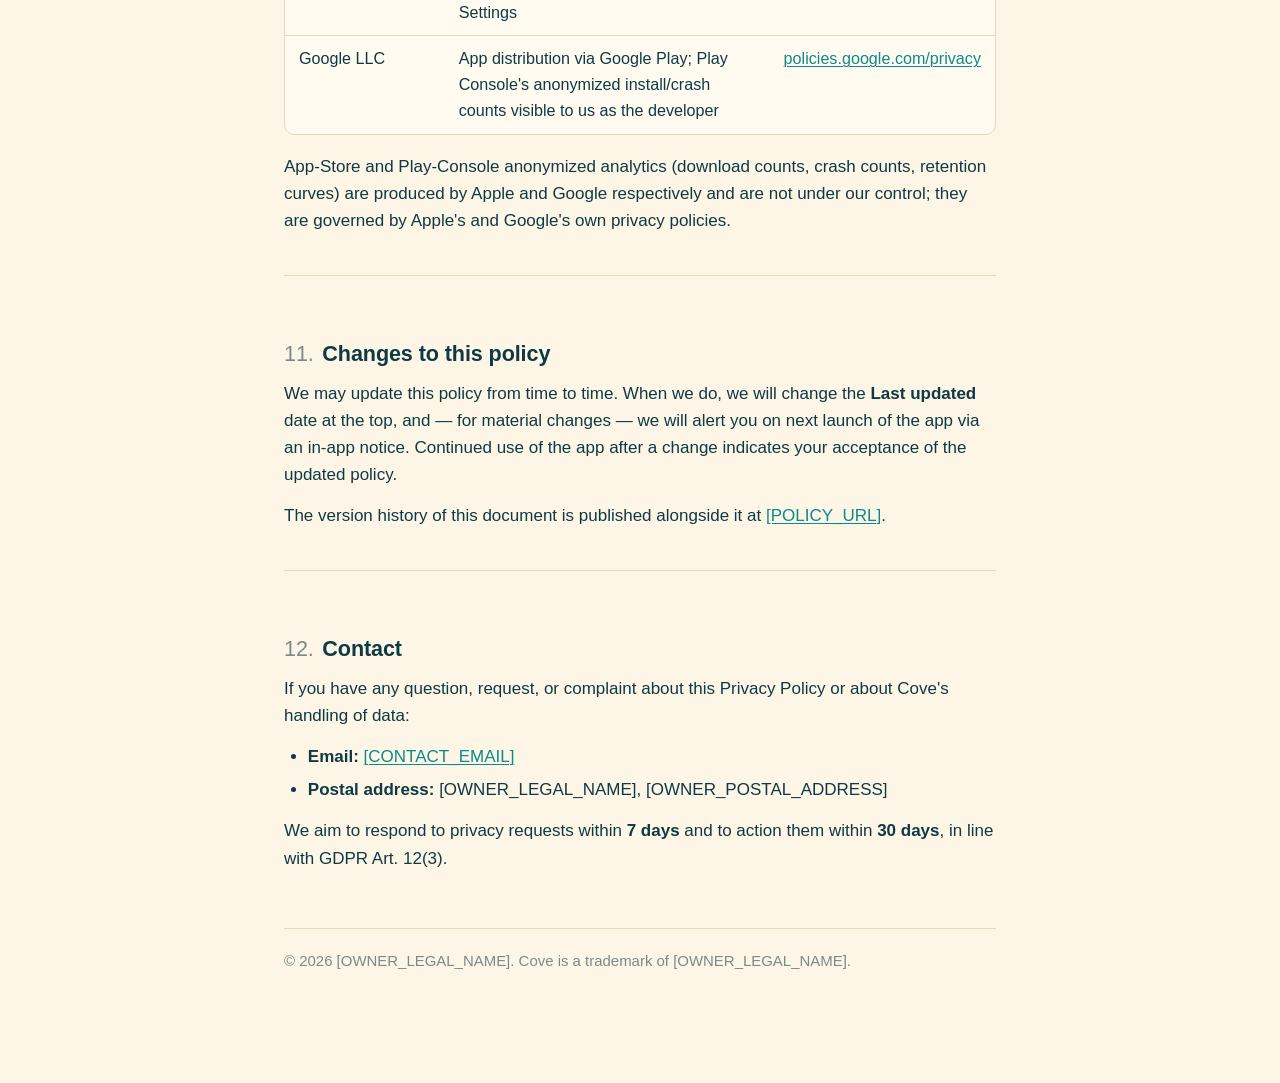
==== commit 6a3a83d7: "color changes" ====
--- a/index.html
+++ b/index.html
@@ -5,7 +5,8 @@
   <meta name="viewport" content="width=device-width, initial-scale=1" />
   <meta name="robots" content="index,follow" />
   <meta name="description" content="Privacy Policy for Cove, an ambient-sound app for iOS and Android." />
-  <meta name="theme-color" content="#dfeffa" />
+  <meta name="theme-color" content="#fdf6e7" media="(prefers-color-scheme: light)" />
+  <meta name="theme-color" content="#0d2530" media="(prefers-color-scheme: dark)" />
   <title>Privacy Policy — Cove</title>
 
   <!--
@@ -13,37 +14,51 @@
     trackers. A privacy page must not load third-party requests.
   -->
   <style>
+    /*
+     * Sea-beach palette
+     *
+     * Light mode: warm bone-white sand background, deep tidepool-teal ink,
+     *   turquoise accent, pale-coral shell highlight.
+     * Dark mode:  moonlit tidepool — deep teal surface, warm sand text,
+     *   bright-foam turquoise accent, sunset-coral warning.
+     *
+     * Contrast ratios were chosen so every ink token clears WCAG AA against
+     * its corresponding surface. Test with the browser devtools "contrast"
+     * inspector if you swap any value.
+     */
     :root {
-      --bg: #f5fbff;
-      --surface: #ffffff;
-      --surface-alt: #eaf4fb;
-      --ink: #0f2740;
-      --ink-soft: #43617a;
-      --ink-muted: #6b829a;
-      --rule: #d5e6f1;
-      --accent: #1f6f9a;
-      --accent-soft: #dfeffa;
-      --shell: #c9e6f3;
-      --warn-bg: #fff7e6;
-      --warn-rule: #f0d9a0;
-      --warn-ink: #6b4a00;
+      --bg: #fdf6e7;            /* dry sand */
+      --surface: #fffbf0;       /* sun-bleached shell */
+      --surface-alt: #f3e9d2;   /* damp sand */
+      --ink: #0f3a44;           /* deep tidepool */
+      --ink-soft: #2f6770;      /* shallow water */
+      --ink-muted: #7a8a8a;     /* driftwood grey */
+      --rule: #e6d8b8;          /* wet-sand line */
+      --accent: #0d8a8a;        /* turquoise */
+      --accent-soft: #d6efe9;   /* sea-foam */
+      --shell: #f0c2a8;         /* pale coral */
+      --coral: #d9755a;         /* sunset-coral */
+      --warn-bg: #fdebd2;       /* light sand */
+      --warn-rule: #e6c79a;     /* driftwood */
+      --warn-ink: #6b3d18;      /* wet driftwood */
     }
 
     @media (prefers-color-scheme: dark) {
       :root {
-        --bg: #0b1822;
-        --surface: #122231;
-        --surface-alt: #16293a;
-        --ink: #e7f3fb;
-        --ink-soft: #b1cadc;
-        --ink-muted: #8aa6bb;
-        --rule: #1f3a52;
-        --accent: #7fc2e3;
-        --accent-soft: #1c3346;
-        --shell: #244a64;
-        --warn-bg: #2b2310;
-        --warn-rule: #6b5828;
-        --warn-ink: #f0d9a0;
+        --bg: #0d2530;          /* night ocean */
+        --surface: #133544;     /* deep reef */
+        --surface-alt: #194253; /* lit tidepool */
+        --ink: #f4e8d3;         /* moonlit sand */
+        --ink-soft: #c9dcd9;    /* foam */
+        --ink-muted: #8aa6a5;   /* wet stone */
+        --rule: #1f4a5a;        /* coral shadow */
+        --accent: #5dd5cf;      /* foam crest */
+        --accent-soft: #1c4855; /* still water */
+        --shell: #e8a87c;       /* sunset coral */
+        --coral: #f0a98e;       /* coral glow */
+        --warn-bg: #3a2918;
+        --warn-rule: #6b4a28;
+        --warn-ink: #f0c79a;
       }
     }
 
@@ -61,6 +76,17 @@
       line-height: 1.6;
       -webkit-font-smoothing: antialiased;
       text-rendering: optimizeLegibility;
+      /*
+       * Subtle horizon: a very faint band of sea-foam across the upper third
+       * of the page so it reads as "beach looking out at sea". Static, no
+       * scroll attachment (which janks on iOS).
+       */
+      background-image:
+        radial-gradient(ellipse 120% 40% at 50% 0%,
+          var(--accent-soft) 0%,
+          transparent 55%);
+      background-repeat: no-repeat;
+      background-size: 100% 480px;
     }
 
     .wrap {
@@ -78,13 +104,46 @@
       border-bottom: 1px solid var(--rule);
     }
 
+    /*
+     * Brand mark: sun rising over a horizon line. The top half is a warm
+     * sun-disc (coral → sand), the bottom half is calm sea (turquoise).
+     * Rendered with pure CSS gradients so the whole page stays asset-free.
+     */
     header.cove .mark {
-      width: 36px;
-      height: 36px;
+      width: 40px;
+      height: 40px;
       border-radius: 50%;
-      background: radial-gradient(circle at 30% 30%, var(--accent-soft), var(--shell) 70%, var(--accent) 100%);
-      box-shadow: inset 0 0 0 1px rgba(0,0,0,0.04);
-      flex: 0 0 36px;
+      flex: 0 0 40px;
+      background:
+        linear-gradient(
+          to bottom,
+          var(--shell) 0%,
+          var(--shell) 48%,
+          var(--accent) 52%,
+          var(--accent) 100%
+        );
+      box-shadow:
+        inset 0 0 0 1px color-mix(in srgb, var(--ink) 8%, transparent),
+        0 1px 2px color-mix(in srgb, var(--ink) 6%, transparent);
+      position: relative;
+      overflow: hidden;
+    }
+
+    /* Sun reflection ripple across the sea half */
+    header.cove .mark::after {
+      content: "";
+      position: absolute;
+      left: 50%;
+      bottom: 18%;
+      transform: translateX(-50%);
+      width: 60%;
+      height: 2px;
+      background: var(--accent-soft);
+      border-radius: 999px;
+      opacity: 0.7;
+      box-shadow:
+        0 4px 0 -1px var(--accent-soft),
+        0 -4px 0 -1px var(--accent-soft);
     }
 
     header.cove .brand {
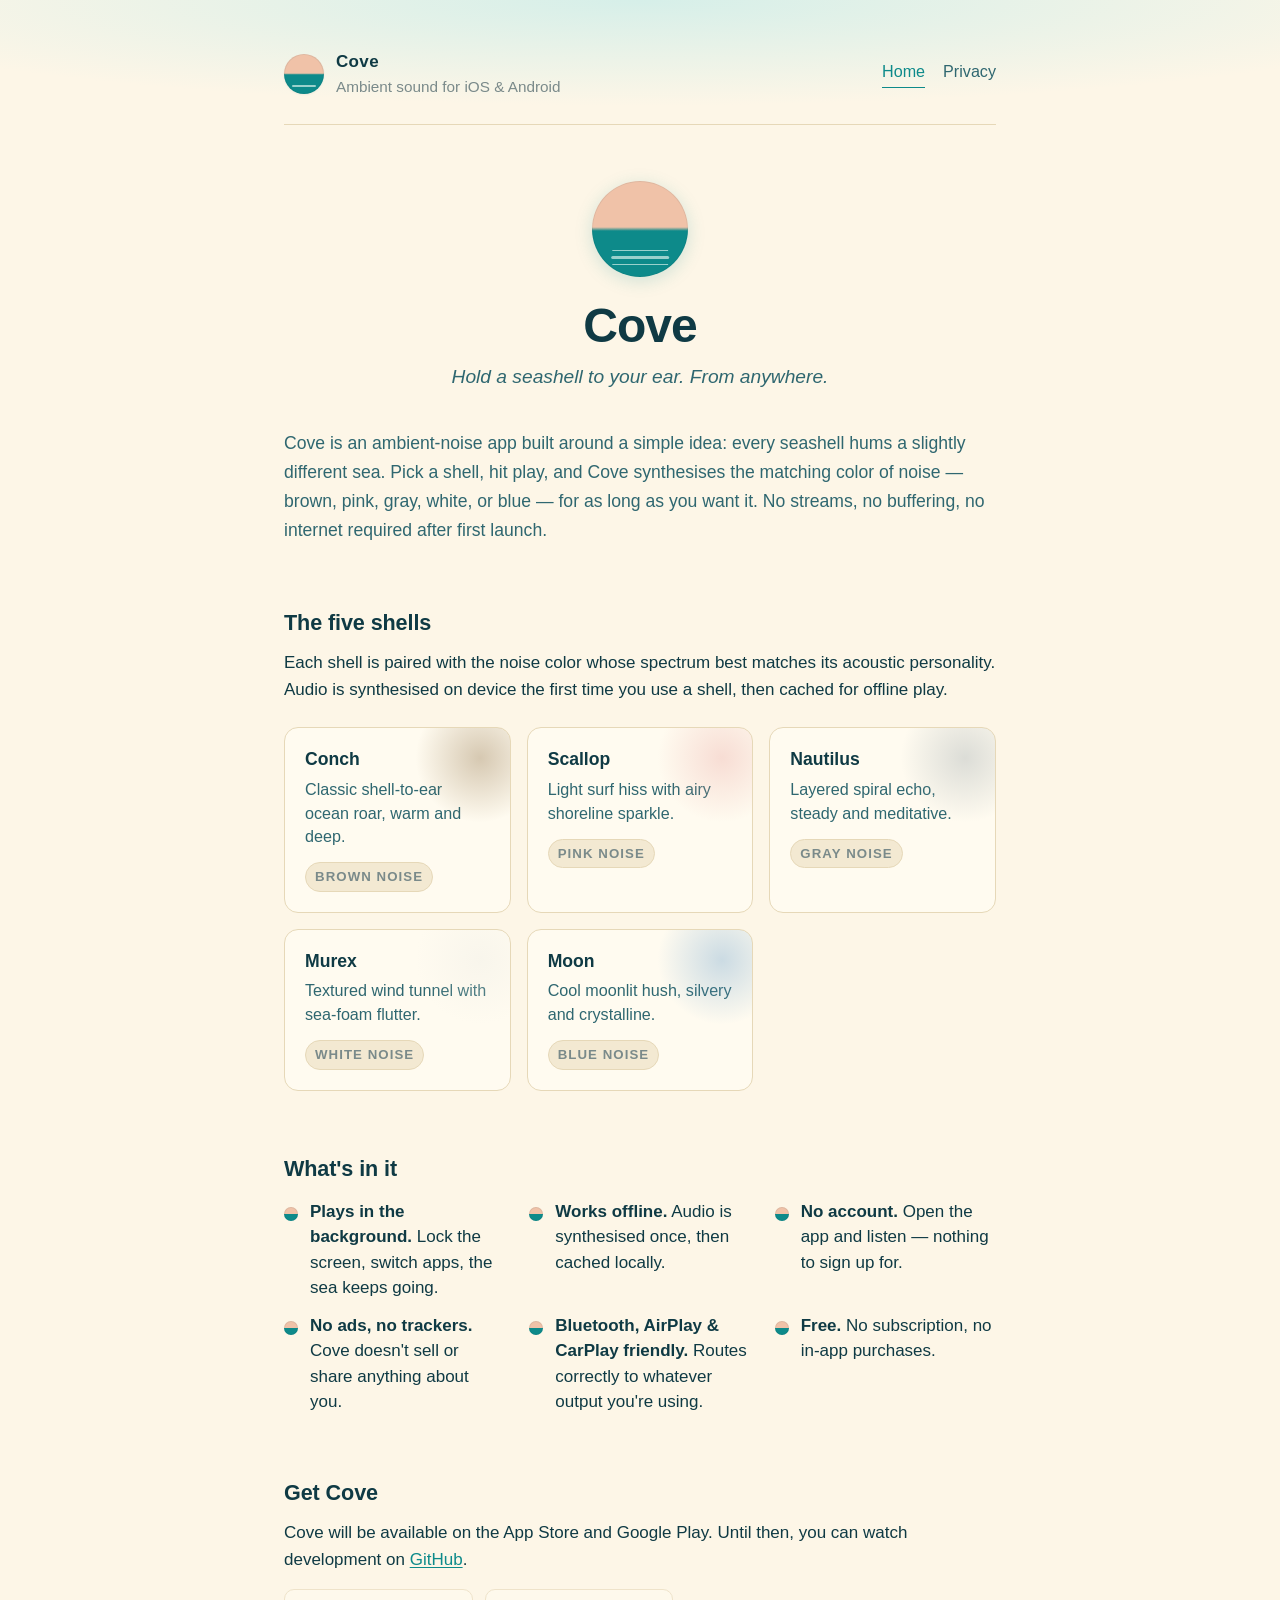
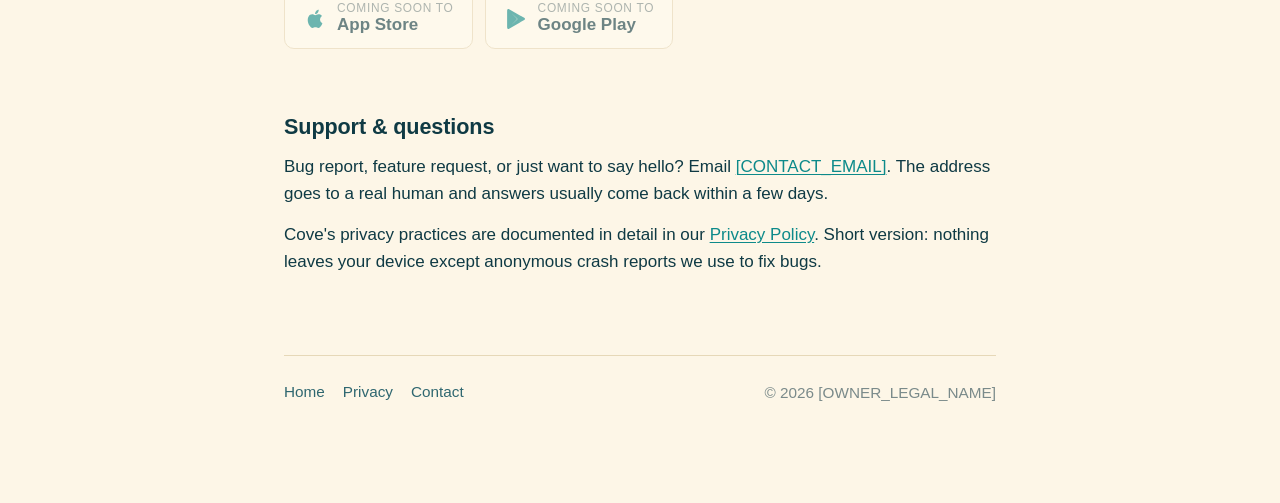
==== commit a24922ef: "changes" ====
--- a/index.html
+++ b/index.html
@@ -4,716 +4,169 @@
   <meta charset="utf-8" />
   <meta name="viewport" content="width=device-width, initial-scale=1" />
   <meta name="robots" content="index,follow" />
-  <meta name="description" content="Privacy Policy for Cove, an ambient-sound app for iOS and Android." />
+  <meta name="description" content="Cove — five seashells, five colors of sound. An ambient-noise app for iOS and Android. No account, no ads, no tracking." />
   <meta name="theme-color" content="#fdf6e7" media="(prefers-color-scheme: light)" />
   <meta name="theme-color" content="#0d2530" media="(prefers-color-scheme: dark)" />
-  <title>Privacy Policy — Cove</title>
-
-  <!--
-    Self-contained on purpose: no Google Fonts, no CDN CSS, no analytics, no
-    trackers. A privacy page must not load third-party requests.
-  -->
-  <style>
-    /*
-     * Sea-beach palette
-     *
-     * Light mode: warm bone-white sand background, deep tidepool-teal ink,
-     *   turquoise accent, pale-coral shell highlight.
-     * Dark mode:  moonlit tidepool — deep teal surface, warm sand text,
-     *   bright-foam turquoise accent, sunset-coral warning.
-     *
-     * Contrast ratios were chosen so every ink token clears WCAG AA against
-     * its corresponding surface. Test with the browser devtools "contrast"
-     * inspector if you swap any value.
-     */
-    :root {
-      --bg: #fdf6e7;            /* dry sand */
-      --surface: #fffbf0;       /* sun-bleached shell */
-      --surface-alt: #f3e9d2;   /* damp sand */
-      --ink: #0f3a44;           /* deep tidepool */
-      --ink-soft: #2f6770;      /* shallow water */
-      --ink-muted: #7a8a8a;     /* driftwood grey */
-      --rule: #e6d8b8;          /* wet-sand line */
-      --accent: #0d8a8a;        /* turquoise */
-      --accent-soft: #d6efe9;   /* sea-foam */
-      --shell: #f0c2a8;         /* pale coral */
-      --coral: #d9755a;         /* sunset-coral */
-      --warn-bg: #fdebd2;       /* light sand */
-      --warn-rule: #e6c79a;     /* driftwood */
-      --warn-ink: #6b3d18;      /* wet driftwood */
-    }
-
-    @media (prefers-color-scheme: dark) {
-      :root {
-        --bg: #0d2530;          /* night ocean */
-        --surface: #133544;     /* deep reef */
-        --surface-alt: #194253; /* lit tidepool */
-        --ink: #f4e8d3;         /* moonlit sand */
-        --ink-soft: #c9dcd9;    /* foam */
-        --ink-muted: #8aa6a5;   /* wet stone */
-        --rule: #1f4a5a;        /* coral shadow */
-        --accent: #5dd5cf;      /* foam crest */
-        --accent-soft: #1c4855; /* still water */
-        --shell: #e8a87c;       /* sunset coral */
-        --coral: #f0a98e;       /* coral glow */
-        --warn-bg: #3a2918;
-        --warn-rule: #6b4a28;
-        --warn-ink: #f0c79a;
-      }
-    }
-
-    * { box-sizing: border-box; }
-
-    html { -webkit-text-size-adjust: 100%; }
-
-    body {
-      margin: 0;
-      background: var(--bg);
-      color: var(--ink);
-      font-family: -apple-system, BlinkMacSystemFont, "Segoe UI", Roboto,
-        "Helvetica Neue", Arial, "Noto Sans", system-ui, sans-serif;
-      font-size: 17px;
-      line-height: 1.6;
-      -webkit-font-smoothing: antialiased;
-      text-rendering: optimizeLegibility;
-      /*
-       * Subtle horizon: a very faint band of sea-foam across the upper third
-       * of the page so it reads as "beach looking out at sea". Static, no
-       * scroll attachment (which janks on iOS).
-       */
-      background-image:
-        radial-gradient(ellipse 120% 40% at 50% 0%,
-          var(--accent-soft) 0%,
-          transparent 55%);
-      background-repeat: no-repeat;
-      background-size: 100% 480px;
-    }
-
-    .wrap {
-      max-width: 760px;
-      margin: 0 auto;
-      padding: 48px 24px 96px;
-    }
-
-    header.cove {
-      display: flex;
-      align-items: center;
-      gap: 12px;
-      margin-bottom: 32px;
-      padding-bottom: 24px;
-      border-bottom: 1px solid var(--rule);
-    }
-
-    /*
-     * Brand mark: sun rising over a horizon line. The top half is a warm
-     * sun-disc (coral → sand), the bottom half is calm sea (turquoise).
-     * Rendered with pure CSS gradients so the whole page stays asset-free.
-     */
-    header.cove .mark {
-      width: 40px;
-      height: 40px;
-      border-radius: 50%;
-      flex: 0 0 40px;
-      background:
-        linear-gradient(
-          to bottom,
-          var(--shell) 0%,
-          var(--shell) 48%,
-          var(--accent) 52%,
-          var(--accent) 100%
-        );
-      box-shadow:
-        inset 0 0 0 1px color-mix(in srgb, var(--ink) 8%, transparent),
-        0 1px 2px color-mix(in srgb, var(--ink) 6%, transparent);
-      position: relative;
-      overflow: hidden;
-    }
-
-    /* Sun reflection ripple across the sea half */
-    header.cove .mark::after {
-      content: "";
-      position: absolute;
-      left: 50%;
-      bottom: 18%;
-      transform: translateX(-50%);
-      width: 60%;
-      height: 2px;
-      background: var(--accent-soft);
-      border-radius: 999px;
-      opacity: 0.7;
-      box-shadow:
-        0 4px 0 -1px var(--accent-soft),
-        0 -4px 0 -1px var(--accent-soft);
-    }
-
-    header.cove .brand {
-      font-weight: 600;
-      letter-spacing: 0.02em;
-      color: var(--ink);
-    }
-
-    header.cove .brand-sub {
-      color: var(--ink-muted);
-      font-size: 0.9em;
-    }
-
-    h1 {
-      font-size: 2rem;
-      line-height: 1.2;
-      margin: 0 0 8px;
-      letter-spacing: -0.01em;
-    }
-
-    h2 {
-      font-size: 1.35rem;
-      line-height: 1.3;
-      margin: 56px 0 12px;
-      letter-spacing: -0.005em;
-      padding-top: 8px;
-    }
-
-    h3 {
-      font-size: 1.05rem;
-      line-height: 1.35;
-      margin: 32px 0 8px;
-      color: var(--ink-soft);
-    }
-
-    h2 .num, h3 .num {
-      color: var(--ink-muted);
-      font-variant-numeric: tabular-nums;
-      margin-right: 0.4em;
-      font-weight: 500;
-    }
-
-    p { margin: 0 0 14px; }
-
-    a {
-      color: var(--accent);
-      text-decoration: underline;
-      text-decoration-thickness: 1px;
-      text-underline-offset: 2px;
-    }
-
-    a:hover { text-decoration-thickness: 2px; }
-
-    strong { color: var(--ink); font-weight: 600; }
-
-    ul {
-      margin: 0 0 14px;
-      padding-left: 1.4em;
-    }
-
-    li { margin: 6px 0; }
-
-    code, kbd, samp {
-      font-family: ui-monospace, SFMono-Regular, "SF Mono", Menlo, Consolas,
-        "Liberation Mono", monospace;
-      font-size: 0.92em;
-      background: var(--surface-alt);
-      padding: 1px 6px;
-      border-radius: 4px;
-      color: var(--ink-soft);
-    }
-
-    hr {
-      border: 0;
-      border-top: 1px solid var(--rule);
-      margin: 40px 0;
-    }
-
-    .meta {
-      display: flex;
-      flex-wrap: wrap;
-      gap: 8px 20px;
-      color: var(--ink-muted);
-      font-size: 0.92em;
-      margin: 0 0 24px;
-    }
-
-    .meta span strong {
-      color: var(--ink-soft);
-      font-weight: 500;
-    }
-
-    .tldr {
-      background: var(--accent-soft);
-      border: 1px solid var(--shell);
-      border-radius: 12px;
-      padding: 20px 24px;
-      margin: 24px 0 32px;
-    }
-
-    .tldr h2 {
-      margin: 0 0 8px;
-      font-size: 1rem;
-      text-transform: uppercase;
-      letter-spacing: 0.08em;
-      color: var(--ink-soft);
-    }
-
-    .tldr ul { margin: 0; padding-left: 1.2em; }
-
-    .table-wrap {
-      overflow-x: auto;
-      margin: 12px 0 18px;
-      border: 1px solid var(--rule);
-      border-radius: 10px;
-      background: var(--surface);
-    }
-
-    table {
-      width: 100%;
-      border-collapse: collapse;
-      font-size: 0.95em;
-    }
-
-    th, td {
-      text-align: left;
-      vertical-align: top;
-      padding: 10px 14px;
-      border-bottom: 1px solid var(--rule);
-    }
-
-    th {
-      background: var(--surface-alt);
-      color: var(--ink-soft);
-      font-weight: 600;
-      font-size: 0.88em;
-      letter-spacing: 0.02em;
-      text-transform: uppercase;
-    }
-
-    tr:last-child td { border-bottom: 0; }
-
-    .footnote {
-      margin-top: 56px;
-      padding-top: 20px;
-      border-top: 1px solid var(--rule);
-      font-size: 0.88em;
-      color: var(--ink-muted);
-    }
-
-    a.anchor {
-      color: var(--ink-muted);
-      text-decoration: none;
-      opacity: 0;
-      margin-left: 0.4em;
-      font-weight: 400;
-      transition: opacity 120ms ease;
-    }
-
-    h2:hover a.anchor,
-    h3:hover a.anchor { opacity: 1; }
-
-    :target {
-      scroll-margin-top: 24px;
-    }
-
-    :target > h2,
-    :target > h3,
-    h2:target,
-    h3:target {
-      background: linear-gradient(transparent 60%, var(--accent-soft) 60%);
-    }
-
-    /* Smaller screens */
-    @media (max-width: 600px) {
-      body { font-size: 16px; }
-      .wrap { padding: 32px 18px 72px; }
-      h1 { font-size: 1.6rem; }
-      h2 { font-size: 1.2rem; margin-top: 44px; }
-      h3 { font-size: 1rem; }
-      .tldr { padding: 16px 18px; }
-      th, td { padding: 8px 10px; }
-    }
-
-    /* Print */
-    @media print {
-      :root {
-        --bg: #ffffff;
-        --surface: #ffffff;
-        --surface-alt: #f3f3f3;
-        --ink: #000;
-        --ink-soft: #222;
-        --ink-muted: #444;
-        --rule: #ccc;
-        --accent: #003a6b;
-        --accent-soft: #f3f3f3;
-      }
-      body { font-size: 11pt; }
-      .wrap { max-width: none; padding: 0; }
-      header.cove .mark { display: none; }
-      a { color: inherit; text-decoration: none; }
-      a[href^="http"]::after { content: " (" attr(href) ")"; font-size: 0.85em; color: #555; }
-      h2, h3 { page-break-after: avoid; }
-      .tldr, .table-wrap { page-break-inside: avoid; }
-    }
-  </style>
+
+  <!-- Open Graph / social preview -->
+  <meta property="og:type" content="website" />
+  <meta property="og:title" content="Cove — ambient sound from five seashells" />
+  <meta property="og:description" content="Five seashells, five colors of sound. No account, no ads, no tracking. Free for iOS and Android." />
+  <meta property="og:url" content="[SITE_URL]" />
+  <meta name="twitter:card" content="summary" />
+  <meta name="twitter:title" content="Cove" />
+  <meta name="twitter:description" content="Ambient sound from five seashells. No account, no ads, no tracking." />
+
+  <title>Cove — ambient sound for iOS &amp; Android</title>
+  <link rel="stylesheet" href="assets/style.css" />
 </head>
 <body>
   <div class="wrap">
 
     <header class="cove">
-      <div class="mark" aria-hidden="true"></div>
-      <div>
-        <div class="brand">Cove</div>
-        <div class="brand-sub">Ambient sound for iOS &amp; Android</div>
+      <a class="brand-block" href="./" aria-label="Cove home">
+        <div class="mark" aria-hidden="true"></div>
+        <div>
+          <div class="brand">Cove</div>
+          <div class="brand-sub">Ambient sound for iOS &amp; Android</div>
+        </div>
+      </a>
+      <nav aria-label="Site">
+        <a href="./" aria-current="page">Home</a>
+        <a href="privacy/">Privacy</a>
+      </nav>
+    </header>
+
+    <section class="hero">
+      <div class="mark-lg" aria-hidden="true"></div>
+      <h1>Cove</h1>
+      <p class="tagline">Hold a seashell to your ear. From anywhere.</p>
+    </section>
+
+    <p class="lede">
+      Cove is an ambient-noise app built around a simple idea: every
+      seashell hums a slightly different sea. Pick a shell, hit play, and
+      Cove synthesises the matching color of noise — brown, pink, gray,
+      white, or blue — for as long as you want it. No streams, no
+      buffering, no internet required after first launch.
+    </p>
+
+    <section id="shells">
+      <h2>The five shells</h2>
+      <p>
+        Each shell is paired with the noise color whose spectrum best matches
+        its acoustic personality. Audio is synthesised on device the first
+        time you use a shell, then cached for offline play.
+      </p>
+
+      <div class="shell-grid" role="list">
+
+        <article class="shell-card" data-noise="brown" role="listitem">
+          <h3>Conch</h3>
+          <p class="mood">Classic shell-to-ear ocean roar, warm and deep.</p>
+          <span class="noise-tag">Brown noise</span>
+        </article>
+
+        <article class="shell-card" data-noise="pink" role="listitem">
+          <h3>Scallop</h3>
+          <p class="mood">Light surf hiss with airy shoreline sparkle.</p>
+          <span class="noise-tag">Pink noise</span>
+        </article>
+
+        <article class="shell-card" data-noise="gray" role="listitem">
+          <h3>Nautilus</h3>
+          <p class="mood">Layered spiral echo, steady and meditative.</p>
+          <span class="noise-tag">Gray noise</span>
+        </article>
+
+        <article class="shell-card" data-noise="white" role="listitem">
+          <h3>Murex</h3>
+          <p class="mood">Textured wind tunnel with sea-foam flutter.</p>
+          <span class="noise-tag">White noise</span>
+        </article>
+
+        <article class="shell-card" data-noise="blue" role="listitem">
+          <h3>Moon</h3>
+          <p class="mood">Cool moonlit hush, silvery and crystalline.</p>
+          <span class="noise-tag">Blue noise</span>
+        </article>
+
       </div>
-    </header>
-
-    <h1>Privacy Policy</h1>
-
-    <p class="meta">
-      <span><strong>Effective date:</strong> [EFFECTIVE_DATE]</span>
-      <span><strong>Last updated:</strong> [EFFECTIVE_DATE]</span>
-      <span><strong>Version:</strong> 1.0</span>
-    </p>
-
-    <p>
-      This Privacy Policy describes how the mobile application <strong>Cove</strong>
-      ("Cove", "the app", "we", "us", or "our"), published by
-      <strong>[OWNER_LEGAL_NAME]</strong>, handles information when you use it on
-      iOS or Android.
-    </p>
-
-    <p>
-      The canonical, publicly-hosted version of this document lives at
-      <strong><a href="[POLICY_URL]">[POLICY_URL]</a></strong>. If anything below
-      conflicts with the hosted version, the hosted version wins.
-    </p>
-
-    <section class="tldr" aria-labelledby="tldr-heading">
-      <h2 id="tldr-heading">The short version</h2>
-      <ul>
-        <li>Cove does <strong>not</strong> require an account.</li>
-        <li>Cove does <strong>not</strong> collect, transmit, or sell personal information about you for marketing, advertising, or profiling.</li>
-        <li>Cove does <strong>not</strong> access your camera, microphone, contacts, photos, or location. It does not record audio or video.</li>
-        <li>Cove sends one category of data off your device: <strong>anonymous crash and performance diagnostics</strong> through Sentry, used solely to detect and fix bugs.</li>
-        <li>Your in-app preferences (theme, listening history, settings) are stored <strong>locally on your device only</strong>. They are never uploaded.</li>
+    </section>
+
+    <section id="what">
+      <h2>What's in it</h2>
+      <ul class="feature-list">
+        <li><strong>Plays in the background.</strong> Lock the screen, switch apps, the sea keeps going.</li>
+        <li><strong>Works offline.</strong> Audio is synthesised once, then cached locally.</li>
+        <li><strong>No account.</strong> Open the app and listen — nothing to sign up for.</li>
+        <li><strong>No ads, no trackers.</strong> Cove doesn't sell or share anything about you.</li>
+        <li><strong>Bluetooth, AirPlay &amp; CarPlay friendly.</strong> Routes correctly to whatever output you're using.</li>
+        <li><strong>Free.</strong> No subscription, no in-app purchases.</li>
       </ul>
-      <p style="margin-top:10px;margin-bottom:0;">You can stop all of the above at any time by uninstalling the app.</p>
-    </section>
-
-    <hr />
-
-    <section id="section-2">
-      <h2><span class="num">2.</span>Information Cove processes <a class="anchor" href="#section-2" aria-label="Permalink to section 2">#</a></h2>
-
-      <h3 id="section-2-1">2.1 Data that stays on your device <a class="anchor" href="#section-2-1" aria-label="Permalink to section 2.1">#</a></h3>
-      <p>
-        The following is created and stored only on your phone or tablet, in
-        storage managed by the operating system (Apple Keychain / Android
-        Keystore via <code>expo-secure-store</code>, and the OS sandboxed
-        app-data directory via <code>AsyncStorage</code>). It is
-        <strong>not</strong> transmitted to us or to any third party.
-      </p>
-      <div class="table-wrap">
-        <table>
-          <thead><tr><th>Category</th><th>Examples</th><th>Storage location</th></tr></thead>
-          <tbody>
-            <tr><td>App preferences</td><td>Theme selection, last-used shell, audio volume</td><td>Device-local</td></tr>
-            <tr><td>Listening history</td><td>Which shells you've played and for how long, locally aggregated</td><td>Device-local</td></tr>
-            <tr><td>Session state</td><td>Currently-loaded shell, playback state</td><td>Device-local</td></tr>
-          </tbody>
-        </table>
+    </section>
+
+    <section id="get">
+      <h2>Get Cove</h2>
+      <p>
+        Cove will be available on the App Store and Google Play. Until then,
+        you can watch development on
+        <a href="[REPO_URL]" rel="noopener external">GitHub</a>.
+      </p>
+
+      <div class="store-buttons">
+        <a class="store-btn" href="[APP_STORE_URL]" aria-disabled="true" rel="noopener external">
+          <span class="store-icon" aria-hidden="true">
+            <svg viewBox="0 0 24 24" xmlns="http://www.w3.org/2000/svg" focusable="false">
+              <path d="M17.05 12.54c-.02-2.27 1.86-3.36 1.94-3.42-1.06-1.55-2.71-1.76-3.3-1.79-1.4-.14-2.74.83-3.45.83-.72 0-1.81-.81-2.98-.79-1.53.02-2.95.89-3.74 2.26-1.6 2.77-.41 6.87 1.14 9.12.76 1.1 1.65 2.33 2.83 2.29 1.14-.05 1.57-.74 2.95-.74 1.37 0 1.76.74 2.97.71 1.23-.02 2-1.12 2.74-2.22.87-1.27 1.23-2.5 1.25-2.56-.03-.01-2.4-.92-2.42-3.65zM14.78 5.66c.62-.75 1.04-1.79.92-2.83-.9.04-1.99.6-2.63 1.34-.58.66-1.08 1.72-.95 2.74 1 .08 2.03-.51 2.66-1.25z"/>
+            </svg>
+          </span>
+          <span>
+            <span class="store-label-1">Coming soon to</span>
+            <span class="store-label-2">App Store</span>
+          </span>
+        </a>
+
+        <a class="store-btn" href="[GOOGLE_PLAY_URL]" aria-disabled="true" rel="noopener external">
+          <span class="store-icon" aria-hidden="true">
+            <svg viewBox="0 0 24 24" xmlns="http://www.w3.org/2000/svg" focusable="false">
+              <path d="M3.61 2.32c-.31.33-.49.84-.49 1.5v16.36c0 .66.18 1.17.49 1.5l.06.06L13.24 12v-.02L3.67 2.26l-.06.06zM16.5 15.27 13.42 12.2v-.4L16.5 8.73l.07.04 3.65 2.07c1.04.59 1.04 1.55 0 2.14l-3.65 2.07-.07.04zM13.42 12.2 3.61 21.68c.34.36.89.4 1.51.05L16.4 15.3 13.42 12.2zM16.4 8.7 5.12 2.27c-.62-.35-1.17-.31-1.51.05l9.81 9.48L16.4 8.7z"/>
+            </svg>
+          </span>
+          <span>
+            <span class="store-label-1">Coming soon to</span>
+            <span class="store-label-2">Google Play</span>
+          </span>
+        </a>
       </div>
-      <p>Uninstalling Cove deletes all of the above.</p>
-
-      <h3 id="section-2-2">2.2 Data that leaves your device <a class="anchor" href="#section-2-2" aria-label="Permalink to section 2.2">#</a></h3>
-      <p>
-        The only data that leaves your device is <strong>diagnostic telemetry</strong>
-        sent to our error-monitoring sub-processor, <strong>Sentry</strong>
-        (operated by Functional Software, Inc.). This is what we receive:
-      </p>
-      <div class="table-wrap">
-        <table>
-          <thead><tr><th>Field</th><th>Contents</th><th>Purpose</th></tr></thead>
-          <tbody>
-            <tr>
-              <td>Crash reports</td>
-              <td>Stack traces, OS version, device model, app version, build number, the time of the crash</td>
-              <td>Diagnose and fix crashes</td>
-            </tr>
-            <tr>
-              <td>Performance traces</td>
-              <td>Anonymized timing data for ~20% of app sessions (route names, transaction durations, JS frame drops)</td>
-              <td>Identify and fix performance regressions</td>
-            </tr>
-            <tr>
-              <td>Session metadata</td>
-              <td>Anonymous session start/end, whether the session ended in a crash</td>
-              <td>Calculate crash-free-session rates</td>
-            </tr>
-            <tr>
-              <td>Network metadata</td>
-              <td>The <strong>IP address</strong> Sentry's servers observe from the connection (Sentry retains this only briefly for anti-abuse and geographic aggregation; it is not used by us to identify you)</td>
-              <td>Operational/security needs of the telemetry pipeline</td>
-            </tr>
-          </tbody>
-        </table>
-      </div>
-      <p>
-        We <strong>do not</strong> attach a user identifier, email, name, advertising
-        ID, or any other directly-identifying value to these reports. We do not
-        enable Sentry's session-replay product. We do not use Sentry's profiling
-        product for user fingerprinting.
-      </p>
-      <p>
-        Sentry's own privacy practices are documented at
-        <a href="https://sentry.io/privacy/" rel="noopener external">sentry.io/privacy</a>
-        and they are GDPR- and CCPA-aligned. Sentry acts as our
-        <strong>data processor</strong> for this telemetry.
-      </p>
-
-      <h3 id="section-2-3">2.3 Data we do not collect <a class="anchor" href="#section-2-3" aria-label="Permalink to section 2.3">#</a></h3>
-      <p>For clarity, Cove specifically does <strong>not</strong> collect:</p>
-      <ul>
-        <li>Your name, email address, phone number, postal address, or date of birth</li>
-        <li>Any account credentials (there are no accounts)</li>
-        <li>Contacts, calendar entries, SMS messages, or call logs</li>
-        <li>Precise or coarse location, GPS, or geolocation derived from Wi-Fi/Bluetooth</li>
-        <li>Advertising identifiers (IDFA on iOS, AAID on Android)</li>
-        <li>Health, fitness, or biometric data</li>
-        <li>Audio, video, or images captured from your device's microphone or camera (Cove does not request these permissions)</li>
-        <li>Any data for the purpose of advertising, profiling, or sale to third parties</li>
-      </ul>
-      <p>
-        We do not embed any third-party advertising SDKs, marketing trackers, or
-        social-media tracking pixels.
-      </p>
-    </section>
-
-    <hr />
-
-    <section id="section-3">
-      <h2><span class="num">3.</span>Device permissions <a class="anchor" href="#section-3" aria-label="Permalink to section 3">#</a></h2>
-      <p>
-        The app declares only the minimum permissions it needs to play ambient
-        sound. None of these permissions cause any personal data to leave your
-        device.
-      </p>
-
-      <h3 id="section-3-1">3.1 Modify audio settings (Android <code>MODIFY_AUDIO_SETTINGS</code>) <a class="anchor" href="#section-3-1" aria-label="Permalink to section 3.1">#</a></h3>
-      <ul>
-        <li><strong>What we ask for:</strong> ability to change audio routing/output state.</li>
-        <li><strong>What we use it for:</strong> routing ambient-sound playback through the device speaker, headphones, or paired Bluetooth output, and reacting correctly when another app interrupts audio.</li>
-        <li><strong>No data is collected.</strong></li>
-      </ul>
-
-      <h3 id="section-3-2">3.2 Background audio (iOS <code>UIBackgroundModes: audio</code>) <a class="anchor" href="#section-3-2" aria-label="Permalink to section 3.2">#</a></h3>
-      <ul>
-        <li><strong>What we ask for:</strong> permission to keep playing audio when the app is in the background or the screen is locked.</li>
-        <li><strong>What we use it for:</strong> so you can listen with the screen off.</li>
-        <li><strong>No data is collected.</strong></li>
-      </ul>
-
-      <h3 id="section-3-3">3.3 Permissions we explicitly do <strong>not</strong> request <a class="anchor" href="#section-3-3" aria-label="Permalink to section 3.3">#</a></h3>
-      <p>
-        Cove does not request the camera, microphone, location, contacts, photo
-        library, calendar, Bluetooth-scanning, or notification permissions. On
-        Android, the <code>CAMERA</code> and <code>RECORD_AUDIO</code> permissions
-        are explicitly blocked in the app manifest so that no transitive
-        dependency can quietly request them. If a future release ever needs one
-        of these permissions, this policy will be updated <strong>before</strong>
-        that release ships, and you will be asked for the permission at runtime.
-      </p>
-    </section>
-
-    <hr />
-
-    <section id="section-4">
-      <h2><span class="num">4.</span>Legal basis (for users in the EEA / UK) <a class="anchor" href="#section-4" aria-label="Permalink to section 4">#</a></h2>
-      <p>
-        Where the EU/UK General Data Protection Regulation applies, the lawful
-        bases on which we process the limited data described above are:
-      </p>
-      <ul>
-        <li><strong>Legitimate interest</strong> (Art. 6(1)(f) GDPR) — diagnostic telemetry that helps us keep the app stable and secure. The interest is balanced against your privacy by (a) minimizing the data collected, (b) not linking it to your identity, and (c) limiting retention as described in §6.</li>
-        <li><strong>Consent</strong> (Art. 6(1)(a) GDPR) — where you grant a runtime permission such as camera or microphone access; you may withdraw at any time via device settings.</li>
-      </ul>
-      <p>You have the rights described in §7 regardless of legal basis.</p>
-    </section>
-
-    <hr />
-
-    <section id="section-5">
-      <h2><span class="num">5.</span>International transfers <a class="anchor" href="#section-5" aria-label="Permalink to section 5">#</a></h2>
-      <p>
-        The Sentry infrastructure that receives the telemetry described in §2.2
-        may store data in the United States and/or the European Union, depending
-        on Sentry's project configuration. Where data about EU/UK users is
-        transferred to the United States, the transfer relies on Sentry's
-        Standard Contractual Clauses with us and on its participation in
-        applicable data-transfer frameworks. A copy of the SCCs is available on
-        request at <a href="mailto:[CONTACT_EMAIL]">[CONTACT_EMAIL]</a>.
-      </p>
-    </section>
-
-    <hr />
-
-    <section id="section-6">
-      <h2><span class="num">6.</span>Retention <a class="anchor" href="#section-6" aria-label="Permalink to section 6">#</a></h2>
-      <div class="table-wrap">
-        <table>
-          <thead><tr><th>Category</th><th>Retention</th></tr></thead>
-          <tbody>
-            <tr><td>On-device preferences and listening history</td><td>Until you uninstall Cove or clear app data</td></tr>
-            <tr><td>Crash and performance telemetry in Sentry</td><td>Up to <strong>90 days</strong>, then automatically deleted by Sentry's default retention policy</td></tr>
-            <tr><td>Aggregated, non-identifying metrics derived from telemetry (e.g. "crash-free session rate by app version")</td><td>May be retained indefinitely in summarized form</td></tr>
-            <tr><td>Support emails you send us</td><td>Up to <strong>24 months</strong> after the conversation ends, then deleted</td></tr>
-          </tbody>
-        </table>
-      </div>
-    </section>
-
-    <hr />
-
-    <section id="section-7">
-      <h2><span class="num">7.</span>Your rights <a class="anchor" href="#section-7" aria-label="Permalink to section 7">#</a></h2>
-      <p>
-        Depending on where you live, you have some or all of the following rights
-        with respect to the limited data described in this policy:
-      </p>
-      <ul>
-        <li><strong>Right of access</strong> — ask us what diagnostic data we hold that relates to your device.</li>
-        <li><strong>Right to deletion</strong> — ask us to delete any diagnostic data linked to your device.</li>
-        <li><strong>Right to object / restrict processing</strong> — ask us to stop processing diagnostic data from your device.</li>
-        <li><strong>Right to lodge a complaint</strong> with a data-protection authority in your country.</li>
-        <li><strong>Right not to be subject to automated decision-making</strong> — Cove does not make automated decisions about you. There is nothing to opt out of.</li>
-      </ul>
-      <p>
-        Because Cove does not assign you a user ID, the only practical way for us
-        to locate diagnostic events tied to your device in Sentry is for you to
-        send us, from your device, a copy of the <strong>Sentry installation ID</strong>
-        (visible in the app at <em>Settings → About → Diagnostics ID</em>, if
-        exposed in your build) <strong>or</strong> an approximate window of time,
-        device model, and app version. Send this information to
-        <a href="mailto:[CONTACT_EMAIL]">[CONTACT_EMAIL]</a> and we will action the
-        request within <strong>30 days</strong>.
-      </p>
-      <p>
-        California residents have additional rights under the CCPA / CPRA: we do
-        not sell or "share" personal information as those terms are defined by
-        California law, and we have not done so in the preceding 12 months.
-      </p>
-    </section>
-
-    <hr />
-
-    <section id="section-8">
-      <h2><span class="num">8.</span>Children's privacy <a class="anchor" href="#section-8" aria-label="Permalink to section 8">#</a></h2>
-      <p>
-        Cove is <strong>not directed to children under 13</strong> (or under 16 in
-        the EEA, where local law sets the threshold higher). We do not knowingly
-        collect personal information from children. The app contains no in-app
-        purchases, no advertising, no chat, and no user-to-user communication.
-      </p>
-      <p>
-        If you are a parent or guardian and believe your child has used the app
-        in a way that caused us to receive any data, contact us at
-        <a href="mailto:[CONTACT_EMAIL]">[CONTACT_EMAIL]</a> and we will delete the
-        corresponding diagnostic records.
-      </p>
-    </section>
-
-    <hr />
-
-    <section id="section-9">
-      <h2><span class="num">9.</span>Security <a class="anchor" href="#section-9" aria-label="Permalink to section 9">#</a></h2>
-      <p>
-        The telemetry described in §2.2 is transmitted to Sentry over
-        <strong>TLS 1.2+</strong> HTTPS. On-device data is held in storage that
-        the operating system isolates per-app (the iOS Data Protection Class and
-        the Android app-private directory). We do not operate any backend
-        servers that hold data about you.
-      </p>
-      <p>
-        No system is ever perfectly secure, and we cannot guarantee that
-        unauthorized parties will never circumvent the protections above. We
-        will notify affected users without undue delay if we become aware of a
-        data breach that materially affects them.
-      </p>
-    </section>
-
-    <hr />
-
-    <section id="section-10">
-      <h2><span class="num">10.</span>Third-party services <a class="anchor" href="#section-10" aria-label="Permalink to section 10">#</a></h2>
-      <p>The following sub-processors may receive data described in §2.2:</p>
-      <div class="table-wrap">
-        <table>
-          <thead><tr><th>Sub-processor</th><th>Purpose</th><th>Privacy policy</th></tr></thead>
-          <tbody>
-            <tr>
-              <td>Sentry (Functional Software, Inc.)</td>
-              <td>Crash and performance diagnostics</td>
-              <td><a href="https://sentry.io/privacy/" rel="noopener external">sentry.io/privacy</a></td>
-            </tr>
-            <tr>
-              <td>Apple Inc.</td>
-              <td>App distribution via the App Store; on-device APIs and crash logs if you opted in to "Share with Developers" in iOS Settings</td>
-              <td><a href="https://www.apple.com/legal/privacy/" rel="noopener external">apple.com/legal/privacy</a></td>
-            </tr>
-            <tr>
-              <td>Google LLC</td>
-              <td>App distribution via Google Play; Play Console's anonymized install/crash counts visible to us as the developer</td>
-              <td><a href="https://policies.google.com/privacy" rel="noopener external">policies.google.com/privacy</a></td>
-            </tr>
-          </tbody>
-        </table>
-      </div>
-      <p>
-        App-Store and Play-Console anonymized analytics (download counts, crash
-        counts, retention curves) are produced by Apple and Google respectively
-        and are not under our control; they are governed by Apple's and Google's
-        own privacy policies.
-      </p>
-    </section>
-
-    <hr />
-
-    <section id="section-11">
-      <h2><span class="num">11.</span>Changes to this policy <a class="anchor" href="#section-11" aria-label="Permalink to section 11">#</a></h2>
-      <p>
-        We may update this policy from time to time. When we do, we will change
-        the <strong>Last updated</strong> date at the top, and — for material
-        changes — we will alert you on next launch of the app via an in-app
-        notice. Continued use of the app after a change indicates your
-        acceptance of the updated policy.
-      </p>
-      <p>
-        The version history of this document is published alongside it at
-        <a href="[POLICY_URL]">[POLICY_URL]</a>.
-      </p>
-    </section>
-
-    <hr />
-
-    <section id="section-12">
-      <h2><span class="num">12.</span>Contact <a class="anchor" href="#section-12" aria-label="Permalink to section 12">#</a></h2>
-      <p>
-        If you have any question, request, or complaint about this Privacy
-        Policy or about Cove's handling of data:
-      </p>
-      <ul>
-        <li><strong>Email:</strong> <a href="mailto:[CONTACT_EMAIL]">[CONTACT_EMAIL]</a></li>
-        <li><strong>Postal address:</strong> [OWNER_LEGAL_NAME], [OWNER_POSTAL_ADDRESS]</li>
-      </ul>
-      <p>
-        We aim to respond to privacy requests within <strong>7 days</strong> and
-        to action them within <strong>30 days</strong>, in line with GDPR Art. 12(3).
-      </p>
-    </section>
-
-    <p class="footnote">
-      © <span id="copyright-year">2026</span> [OWNER_LEGAL_NAME]. Cove is a trademark of [OWNER_LEGAL_NAME].
-    </p>
+    </section>
+
+    <section id="support">
+      <h2>Support &amp; questions</h2>
+      <p>
+        Bug report, feature request, or just want to say hello? Email
+        <a href="mailto:[CONTACT_EMAIL]">[CONTACT_EMAIL]</a>. The address goes
+        to a real human and answers usually come back within a few days.
+      </p>
+      <p>
+        Cove's privacy practices are documented in detail in our
+        <a href="privacy/">Privacy Policy</a>. Short version: nothing leaves
+        your device except anonymous crash reports we use to fix bugs.
+      </p>
+    </section>
+
+    <footer class="site-footer">
+      <nav aria-label="Site footer">
+        <a href="./" aria-current="page">Home</a>
+        <a href="privacy/">Privacy</a>
+        <a href="mailto:[CONTACT_EMAIL]">Contact</a>
+      </nav>
+      <p style="margin:0;">© <span id="copyright-year">2026</span> [OWNER_LEGAL_NAME]</p>
+    </footer>
 
   </div>
 
   <script>
-    // Tiny progressive enhancement — current year in the footer, no analytics.
     document.getElementById('copyright-year').textContent = new Date().getFullYear();
   </script>
 
@@ -722,30 +175,33 @@
     INSTRUCTIONS FOR THE PUBLISHER — REMOVE THIS BLOCK BEFORE PUBLISHING
     ============================================================
 
-    1. Find-and-replace these placeholders across this file:
-         [EFFECTIVE_DATE]         e.g. 2026-06-01
-         [OWNER_LEGAL_NAME]       e.g. "Jane Doe" or "Acme Wellness LLC"
-         [OWNER_POSTAL_ADDRESS]   street, city, postal code, country
-         [CONTACT_EMAIL]          e.g. privacy@yourdomain.com (must be live!)
-         [POLICY_URL]             e.g. https://<user>.github.io/<repo>/privacy/
-
-    2. GitHub Pages setup:
-         Settings → Pages → Source = "Deploy from a branch"
-                          → Branch = main, folder = /docs
-         Wait ~1 min for the first deploy, then visit
-         https://<user>.github.io/<repo>/privacy/
-
-    3. The Markdown source-of-truth is outsiders/PRIVACY-POLICY.md.
-       Edit both files together when the policy changes.
-
-    4. Apple "App Privacy" + Play "Data Safety" forms must match §2 of this
-       document. As of v1.0:
-         - Diagnostics → Crash Data: Collected, Not linked to user, Not used for tracking
-         - Diagnostics → Performance Data: Collected, Not linked to user, Not used for tracking
-         - Everything else: Data Not Collected
-
-    5. Have a lawyer in your jurisdiction read this before launch. This is a
-       starting template, not legal advice.
+    Placeholders to replace in this file:
+
+      [SITE_URL]          e.g. https://<user>.github.io/<repo>/
+      [REPO_URL]          e.g. https://github.com/<user>/<repo>
+                          (or delete the GitHub line entirely if the repo
+                          should stay private)
+      [APP_STORE_URL]     once the iOS listing is live, the
+                          https://apps.apple.com/.../id<numeric>/ URL.
+                          While not yet live, the link stays inert because
+                          of aria-disabled="true" — the visual still reads
+                          "Coming soon to App Store".
+      [GOOGLE_PLAY_URL]   once the Play listing is live, the
+                          https://play.google.com/store/apps/details?id=... URL.
+                          Same aria-disabled behaviour until then.
+      [CONTACT_EMAIL]     e.g. hello@yourdomain.com (must be live!)
+      [OWNER_LEGAL_NAME]  same value used in the privacy policy.
+
+    Once the apps go live, remove the aria-disabled="true" attribute from
+    each store-btn so the links become clickable, and change the
+    "Coming soon to" label text to "Download on the" / "Get it on" to
+    match the official store wording.
+
+    The store-icon SVGs are loose stylized glyphs that read as "Apple" and
+    "Play triangle" without claiming to be the trademarked store badges.
+    Apple and Google both publish official PNG/SVG badge assets — once you
+    have a live store URL, you may want to swap these for the official
+    badges to satisfy their brand guidelines.
   -->
 </body>
 </html>
--- a/assets/style.css
+++ b/assets/style.css
@@ -0,0 +1,724 @@
+/*
+ * Cove — shared site styles
+ * Used by both docs/index.html (landing) and docs/privacy/index.html.
+ *
+ * Self-contained: no @import, no Google Fonts, no external assets.
+ * Hosted from the same GitHub Pages origin as the HTML, so this file
+ * does not introduce any third-party network requests.
+ *
+ * --------------------------------------------------------------------
+ * Sea-beach palette
+ *
+ *   Light mode: warm bone-white sand background, deep tidepool-teal
+ *     ink, turquoise accent, pale-coral shell highlight.
+ *   Dark mode:  moonlit tidepool — deep teal surface, warm sand text,
+ *     bright-foam turquoise accent, sunset-coral warning.
+ *
+ * Contrast ratios were chosen so every ink token clears WCAG AA against
+ * its corresponding surface. Test with the browser devtools "contrast"
+ * inspector if you swap any value.
+ * --------------------------------------------------------------------
+ */
+
+:root {
+  --bg: #fdf6e7;            /* dry sand */
+  --surface: #fffbf0;       /* sun-bleached shell */
+  --surface-alt: #f3e9d2;   /* damp sand */
+  --ink: #0f3a44;           /* deep tidepool */
+  --ink-soft: #2f6770;      /* shallow water */
+  --ink-muted: #7a8a8a;     /* driftwood grey */
+  --rule: #e6d8b8;          /* wet-sand line */
+  --accent: #0d8a8a;        /* turquoise */
+  --accent-soft: #d6efe9;   /* sea-foam */
+  --shell: #f0c2a8;         /* pale coral */
+  --coral: #d9755a;         /* sunset-coral */
+  --warn-bg: #fdebd2;
+  --warn-rule: #e6c79a;
+  --warn-ink: #6b3d18;
+
+  /* Noise-color swatches used by the shell grid */
+  --noise-brown: #8a6a3d;
+  --noise-pink:  #e9a5a0;
+  --noise-gray:  #9aa4a8;
+  --noise-white: #ecebe4;
+  --noise-blue:  #6a9fcb;
+}
+
+@media (prefers-color-scheme: dark) {
+  :root {
+    --bg: #0d2530;          /* night ocean */
+    --surface: #133544;     /* deep reef */
+    --surface-alt: #194253; /* lit tidepool */
+    --ink: #f4e8d3;         /* moonlit sand */
+    --ink-soft: #c9dcd9;    /* foam */
+    --ink-muted: #8aa6a5;   /* wet stone */
+    --rule: #1f4a5a;        /* coral shadow */
+    --accent: #5dd5cf;      /* foam crest */
+    --accent-soft: #1c4855; /* still water */
+    --shell: #e8a87c;       /* sunset coral */
+    --coral: #f0a98e;
+    --warn-bg: #3a2918;
+    --warn-rule: #6b4a28;
+    --warn-ink: #f0c79a;
+
+    --noise-brown: #b08c5e;
+    --noise-pink:  #f0b6b1;
+    --noise-gray:  #b6c0c4;
+    --noise-white: #f5f3ea;
+    --noise-blue:  #8fbfe5;
+  }
+}
+
+* { box-sizing: border-box; }
+
+html { -webkit-text-size-adjust: 100%; }
+
+body {
+  margin: 0;
+  background: var(--bg);
+  color: var(--ink);
+  font-family: -apple-system, BlinkMacSystemFont, "Segoe UI", Roboto,
+    "Helvetica Neue", Arial, "Noto Sans", system-ui, sans-serif;
+  font-size: 17px;
+  line-height: 1.6;
+  -webkit-font-smoothing: antialiased;
+  text-rendering: optimizeLegibility;
+  /*
+   * Subtle horizon: a very faint band of sea-foam across the top of the
+   * page so it reads as "beach looking out at sea". Static, no scroll
+   * attachment (which janks on iOS).
+   */
+  background-image:
+    radial-gradient(ellipse 120% 40% at 50% 0%,
+      var(--accent-soft) 0%,
+      transparent 55%);
+  background-repeat: no-repeat;
+  background-size: 100% 480px;
+}
+
+.wrap {
+  max-width: 760px;
+  margin: 0 auto;
+  padding: 48px 24px 96px;
+}
+
+/* ------------------------------------------------------------------ */
+/* Site header (shared between pages)                                  */
+/* ------------------------------------------------------------------ */
+
+header.cove {
+  display: flex;
+  align-items: center;
+  gap: 12px;
+  margin-bottom: 32px;
+  padding-bottom: 24px;
+  border-bottom: 1px solid var(--rule);
+}
+
+header.cove .brand-block {
+  display: flex;
+  align-items: center;
+  gap: 12px;
+  text-decoration: none;
+  color: inherit;
+}
+
+/*
+ * Brand mark: sun rising over a horizon line. The top half is a warm
+ * sun-disc (coral → sand), the bottom half is calm sea (turquoise).
+ * Rendered with pure CSS gradients so the page stays asset-free.
+ */
+header.cove .mark {
+  width: 40px;
+  height: 40px;
+  border-radius: 50%;
+  flex: 0 0 40px;
+  background: linear-gradient(
+    to bottom,
+    var(--shell) 0%,
+    var(--shell) 48%,
+    var(--accent) 52%,
+    var(--accent) 100%
+  );
+  box-shadow:
+    inset 0 0 0 1px color-mix(in srgb, var(--ink) 8%, transparent),
+    0 1px 2px color-mix(in srgb, var(--ink) 6%, transparent);
+  position: relative;
+  overflow: hidden;
+}
+
+/* Sun reflection ripple across the sea half */
+header.cove .mark::after {
+  content: "";
+  position: absolute;
+  left: 50%;
+  bottom: 18%;
+  transform: translateX(-50%);
+  width: 60%;
+  height: 2px;
+  background: var(--accent-soft);
+  border-radius: 999px;
+  opacity: 0.7;
+  box-shadow:
+    0 4px 0 -1px var(--accent-soft),
+    0 -4px 0 -1px var(--accent-soft);
+}
+
+header.cove .brand {
+  font-weight: 600;
+  letter-spacing: 0.02em;
+  color: var(--ink);
+}
+
+header.cove .brand-sub {
+  color: var(--ink-muted);
+  font-size: 0.9em;
+}
+
+header.cove nav {
+  margin-left: auto;
+  display: flex;
+  gap: 18px;
+  font-size: 0.95em;
+}
+
+header.cove nav a {
+  color: var(--ink-soft);
+  text-decoration: none;
+  border-bottom: 1px solid transparent;
+  padding-bottom: 2px;
+  transition: color 120ms ease, border-color 120ms ease;
+}
+
+header.cove nav a:hover,
+header.cove nav a[aria-current="page"] {
+  color: var(--accent);
+  border-bottom-color: var(--accent);
+}
+
+/* ------------------------------------------------------------------ */
+/* Typography                                                          */
+/* ------------------------------------------------------------------ */
+
+h1 {
+  font-size: 2rem;
+  line-height: 1.2;
+  margin: 0 0 8px;
+  letter-spacing: -0.01em;
+}
+
+h2 {
+  font-size: 1.35rem;
+  line-height: 1.3;
+  margin: 56px 0 12px;
+  letter-spacing: -0.005em;
+  padding-top: 8px;
+}
+
+h3 {
+  font-size: 1.05rem;
+  line-height: 1.35;
+  margin: 32px 0 8px;
+  color: var(--ink-soft);
+}
+
+h2 .num, h3 .num {
+  color: var(--ink-muted);
+  font-variant-numeric: tabular-nums;
+  margin-right: 0.4em;
+  font-weight: 500;
+}
+
+p { margin: 0 0 14px; }
+
+a {
+  color: var(--accent);
+  text-decoration: underline;
+  text-decoration-thickness: 1px;
+  text-underline-offset: 2px;
+}
+
+a:hover { text-decoration-thickness: 2px; }
+
+strong { color: var(--ink); font-weight: 600; }
+
+ul {
+  margin: 0 0 14px;
+  padding-left: 1.4em;
+}
+
+li { margin: 6px 0; }
+
+code, kbd, samp {
+  font-family: ui-monospace, SFMono-Regular, "SF Mono", Menlo, Consolas,
+    "Liberation Mono", monospace;
+  font-size: 0.92em;
+  background: var(--surface-alt);
+  padding: 1px 6px;
+  border-radius: 4px;
+  color: var(--ink-soft);
+}
+
+hr {
+  border: 0;
+  border-top: 1px solid var(--rule);
+  margin: 40px 0;
+}
+
+/* ------------------------------------------------------------------ */
+/* Hero (landing page only)                                            */
+/* ------------------------------------------------------------------ */
+
+.hero {
+  text-align: center;
+  padding: 24px 0 8px;
+}
+
+.hero .mark-lg {
+  width: 96px;
+  height: 96px;
+  border-radius: 50%;
+  margin: 0 auto 20px;
+  background: linear-gradient(
+    to bottom,
+    var(--shell) 0%,
+    var(--shell) 48%,
+    var(--accent) 52%,
+    var(--accent) 100%
+  );
+  box-shadow:
+    inset 0 0 0 1px color-mix(in srgb, var(--ink) 8%, transparent),
+    0 4px 18px color-mix(in srgb, var(--accent) 18%, transparent);
+  position: relative;
+  overflow: hidden;
+}
+
+.hero .mark-lg::after {
+  content: "";
+  position: absolute;
+  left: 50%;
+  bottom: 18%;
+  transform: translateX(-50%);
+  width: 60%;
+  height: 3px;
+  background: var(--accent-soft);
+  border-radius: 999px;
+  opacity: 0.7;
+  box-shadow:
+    0 7px 0 -1px var(--accent-soft),
+    0 -7px 0 -1px var(--accent-soft);
+}
+
+.hero h1 {
+  font-size: 3rem;
+  letter-spacing: -0.02em;
+  margin: 0 0 8px;
+}
+
+.hero .tagline {
+  font-size: 1.2rem;
+  color: var(--ink-soft);
+  margin: 0 0 28px;
+  font-style: italic;
+}
+
+/* ------------------------------------------------------------------ */
+/* Intro / lede paragraph                                              */
+/* ------------------------------------------------------------------ */
+
+.lede {
+  font-size: 1.1rem;
+  line-height: 1.65;
+  color: var(--ink-soft);
+  margin: 0 0 24px;
+}
+
+/* ------------------------------------------------------------------ */
+/* Shell grid                                                          */
+/* ------------------------------------------------------------------ */
+
+.shell-grid {
+  display: grid;
+  grid-template-columns: repeat(auto-fit, minmax(220px, 1fr));
+  gap: 16px;
+  margin: 24px 0 8px;
+}
+
+.shell-card {
+  background: var(--surface);
+  border: 1px solid var(--rule);
+  border-radius: 14px;
+  padding: 20px;
+  position: relative;
+  overflow: hidden;
+  transition: transform 160ms ease, box-shadow 160ms ease;
+}
+
+.shell-card:hover {
+  transform: translateY(-2px);
+  box-shadow: 0 6px 20px color-mix(in srgb, var(--ink) 10%, transparent);
+}
+
+/*
+ * Each shell card gets a soft gradient hint of its noise color in the
+ * top-right corner — visible enough to differentiate at a glance, faint
+ * enough not to fight the text.
+ */
+.shell-card::before {
+  content: "";
+  position: absolute;
+  top: -40px;
+  right: -40px;
+  width: 140px;
+  height: 140px;
+  border-radius: 50%;
+  background: radial-gradient(circle, var(--noise-color, var(--accent)) 0%, transparent 65%);
+  opacity: 0.35;
+  pointer-events: none;
+}
+
+.shell-card[data-noise="brown"] { --noise-color: var(--noise-brown); }
+.shell-card[data-noise="pink"]  { --noise-color: var(--noise-pink);  }
+.shell-card[data-noise="gray"]  { --noise-color: var(--noise-gray);  }
+.shell-card[data-noise="white"] { --noise-color: var(--noise-white); }
+.shell-card[data-noise="blue"]  { --noise-color: var(--noise-blue);  }
+
+.shell-card h3 {
+  margin: 0 0 6px;
+  color: var(--ink);
+  font-size: 1.1rem;
+}
+
+.shell-card .mood {
+  margin: 0 0 14px;
+  color: var(--ink-soft);
+  font-size: 0.95em;
+  line-height: 1.45;
+}
+
+.shell-card .noise-tag {
+  display: inline-block;
+  font-size: 0.78em;
+  font-weight: 600;
+  letter-spacing: 0.08em;
+  text-transform: uppercase;
+  color: var(--ink-muted);
+  padding: 3px 9px;
+  border-radius: 999px;
+  background: var(--surface-alt);
+  border: 1px solid var(--rule);
+}
+
+/* ------------------------------------------------------------------ */
+/* Feature list                                                        */
+/* ------------------------------------------------------------------ */
+
+.feature-list {
+  list-style: none;
+  padding: 0;
+  margin: 16px 0 8px;
+  display: grid;
+  grid-template-columns: repeat(auto-fit, minmax(220px, 1fr));
+  gap: 12px 24px;
+}
+
+.feature-list li {
+  position: relative;
+  padding-left: 26px;
+  line-height: 1.5;
+  margin: 0;
+}
+
+.feature-list li::before {
+  content: "";
+  position: absolute;
+  left: 0;
+  top: 0.5em;
+  width: 14px;
+  height: 14px;
+  border-radius: 50%;
+  background: linear-gradient(
+    to bottom,
+    var(--shell) 0%,
+    var(--shell) 48%,
+    var(--accent) 52%,
+    var(--accent) 100%
+  );
+  box-shadow: inset 0 0 0 1px color-mix(in srgb, var(--ink) 8%, transparent);
+}
+
+/* ------------------------------------------------------------------ */
+/* Store / download                                                    */
+/* ------------------------------------------------------------------ */
+
+.store-buttons {
+  display: flex;
+  flex-wrap: wrap;
+  gap: 12px;
+  margin: 16px 0 0;
+}
+
+.store-btn {
+  display: inline-flex;
+  align-items: center;
+  gap: 10px;
+  padding: 12px 18px;
+  border-radius: 10px;
+  background: var(--surface);
+  border: 1px solid var(--rule);
+  color: var(--ink);
+  text-decoration: none;
+  font-weight: 500;
+  transition: border-color 160ms ease, transform 160ms ease, box-shadow 160ms ease;
+}
+
+.store-btn:hover {
+  border-color: var(--accent);
+  transform: translateY(-1px);
+  box-shadow: 0 4px 14px color-mix(in srgb, var(--accent) 16%, transparent);
+}
+
+.store-btn[aria-disabled="true"] {
+  opacity: 0.6;
+  pointer-events: none;
+  cursor: not-allowed;
+}
+
+.store-btn .store-icon {
+  width: 24px;
+  height: 24px;
+  flex: 0 0 24px;
+  color: var(--accent);
+}
+
+.store-btn .store-icon svg {
+  width: 100%;
+  height: 100%;
+  display: block;
+  fill: currentColor;
+}
+
+.store-btn .store-label-1 {
+  display: block;
+  font-size: 0.7em;
+  letter-spacing: 0.06em;
+  text-transform: uppercase;
+  color: var(--ink-muted);
+  line-height: 1.1;
+}
+
+.store-btn .store-label-2 {
+  display: block;
+  font-size: 1em;
+  font-weight: 600;
+  line-height: 1.2;
+}
+
+/* ------------------------------------------------------------------ */
+/* Metadata bar (privacy page)                                         */
+/* ------------------------------------------------------------------ */
+
+.meta {
+  display: flex;
+  flex-wrap: wrap;
+  gap: 8px 20px;
+  color: var(--ink-muted);
+  font-size: 0.92em;
+  margin: 0 0 24px;
+}
+
+.meta span strong {
+  color: var(--ink-soft);
+  font-weight: 500;
+}
+
+/* ------------------------------------------------------------------ */
+/* TLDR / callout                                                      */
+/* ------------------------------------------------------------------ */
+
+.tldr {
+  background: var(--accent-soft);
+  border: 1px solid var(--shell);
+  border-radius: 12px;
+  padding: 20px 24px;
+  margin: 24px 0 32px;
+}
+
+.tldr h2 {
+  margin: 0 0 8px;
+  font-size: 1rem;
+  text-transform: uppercase;
+  letter-spacing: 0.08em;
+  color: var(--ink-soft);
+}
+
+.tldr ul { margin: 0; padding-left: 1.2em; }
+
+/* ------------------------------------------------------------------ */
+/* Tables                                                              */
+/* ------------------------------------------------------------------ */
+
+.table-wrap {
+  overflow-x: auto;
+  margin: 12px 0 18px;
+  border: 1px solid var(--rule);
+  border-radius: 10px;
+  background: var(--surface);
+}
+
+table {
+  width: 100%;
+  border-collapse: collapse;
+  font-size: 0.95em;
+}
+
+th, td {
+  text-align: left;
+  vertical-align: top;
+  padding: 10px 14px;
+  border-bottom: 1px solid var(--rule);
+}
+
+th {
+  background: var(--surface-alt);
+  color: var(--ink-soft);
+  font-weight: 600;
+  font-size: 0.88em;
+  letter-spacing: 0.02em;
+  text-transform: uppercase;
+}
+
+tr:last-child td { border-bottom: 0; }
+
+/* ------------------------------------------------------------------ */
+/* Footer                                                              */
+/* ------------------------------------------------------------------ */
+
+.site-footer {
+  margin-top: 80px;
+  padding-top: 24px;
+  border-top: 1px solid var(--rule);
+  display: flex;
+  flex-wrap: wrap;
+  gap: 12px 24px;
+  align-items: center;
+  font-size: 0.9em;
+  color: var(--ink-muted);
+}
+
+.site-footer nav {
+  display: flex;
+  gap: 18px;
+  margin-right: auto;
+}
+
+.site-footer a {
+  color: var(--ink-soft);
+  text-decoration: none;
+  border-bottom: 1px solid transparent;
+  padding-bottom: 1px;
+}
+
+.site-footer a:hover {
+  color: var(--accent);
+  border-bottom-color: var(--accent);
+}
+
+.footnote {
+  margin-top: 56px;
+  padding-top: 20px;
+  border-top: 1px solid var(--rule);
+  font-size: 0.88em;
+  color: var(--ink-muted);
+}
+
+/* ------------------------------------------------------------------ */
+/* Anchored sections (privacy page)                                    */
+/* ------------------------------------------------------------------ */
+
+a.anchor {
+  color: var(--ink-muted);
+  text-decoration: none;
+  opacity: 0;
+  margin-left: 0.4em;
+  font-weight: 400;
+  transition: opacity 120ms ease;
+}
+
+h2:hover a.anchor,
+h3:hover a.anchor { opacity: 1; }
+
+:target {
+  scroll-margin-top: 24px;
+}
+
+h2:target,
+h3:target {
+  background: linear-gradient(transparent 60%, var(--accent-soft) 60%);
+}
+
+/* ------------------------------------------------------------------ */
+/* Reduced motion                                                      */
+/* ------------------------------------------------------------------ */
+
+@media (prefers-reduced-motion: reduce) {
+  *, *::before, *::after {
+    animation-duration: 0.01ms !important;
+    transition-duration: 0.01ms !important;
+  }
+}
+
+/* ------------------------------------------------------------------ */
+/* Small screens                                                       */
+/* ------------------------------------------------------------------ */
+
+@media (max-width: 600px) {
+  body { font-size: 16px; }
+  .wrap { padding: 32px 18px 72px; }
+  h1 { font-size: 1.6rem; }
+  h2 { font-size: 1.2rem; margin-top: 44px; }
+  h3 { font-size: 1rem; }
+  .hero h1 { font-size: 2.2rem; }
+  .hero .tagline { font-size: 1.05rem; }
+  .hero .mark-lg { width: 72px; height: 72px; }
+  .tldr { padding: 16px 18px; }
+  th, td { padding: 8px 10px; }
+  header.cove nav { gap: 14px; font-size: 0.9em; }
+  .site-footer { flex-direction: column; align-items: flex-start; }
+}
+
+/* ------------------------------------------------------------------ */
+/* Print                                                               */
+/* ------------------------------------------------------------------ */
+
+@media print {
+  :root {
+    --bg: #ffffff;
+    --surface: #ffffff;
+    --surface-alt: #f3f3f3;
+    --ink: #000;
+    --ink-soft: #222;
+    --ink-muted: #444;
+    --rule: #ccc;
+    --accent: #003a6b;
+    --accent-soft: #f3f3f3;
+  }
+  body {
+    font-size: 11pt;
+    background-image: none;
+  }
+  .wrap { max-width: none; padding: 0; }
+  header.cove .mark,
+  .hero .mark-lg { display: none; }
+  header.cove nav,
+  .site-footer nav,
+  .store-buttons { display: none; }
+  a { color: inherit; text-decoration: none; }
+  a[href^="http"]::after {
+    content: " (" attr(href) ")";
+    font-size: 0.85em;
+    color: #555;
+  }
+  h2, h3 { page-break-after: avoid; }
+  .tldr, .table-wrap, .shell-card { page-break-inside: avoid; }
+}
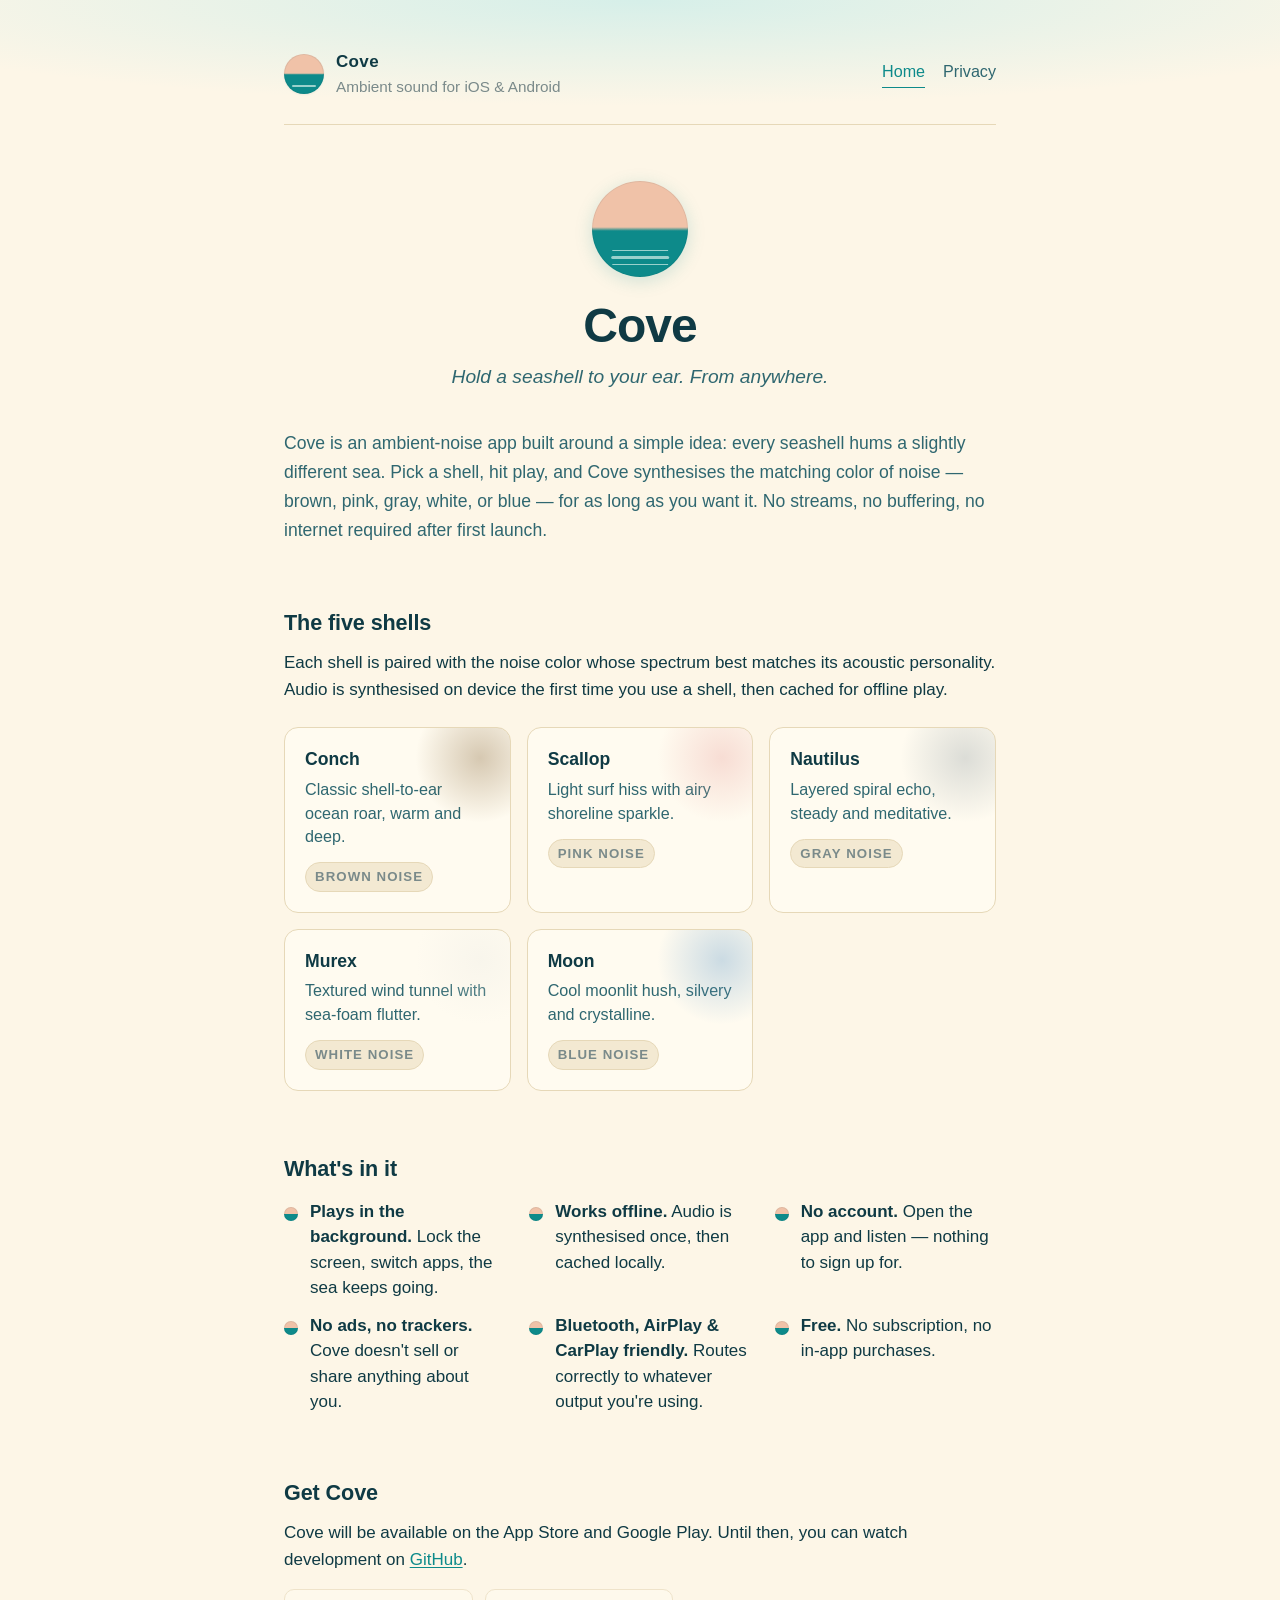
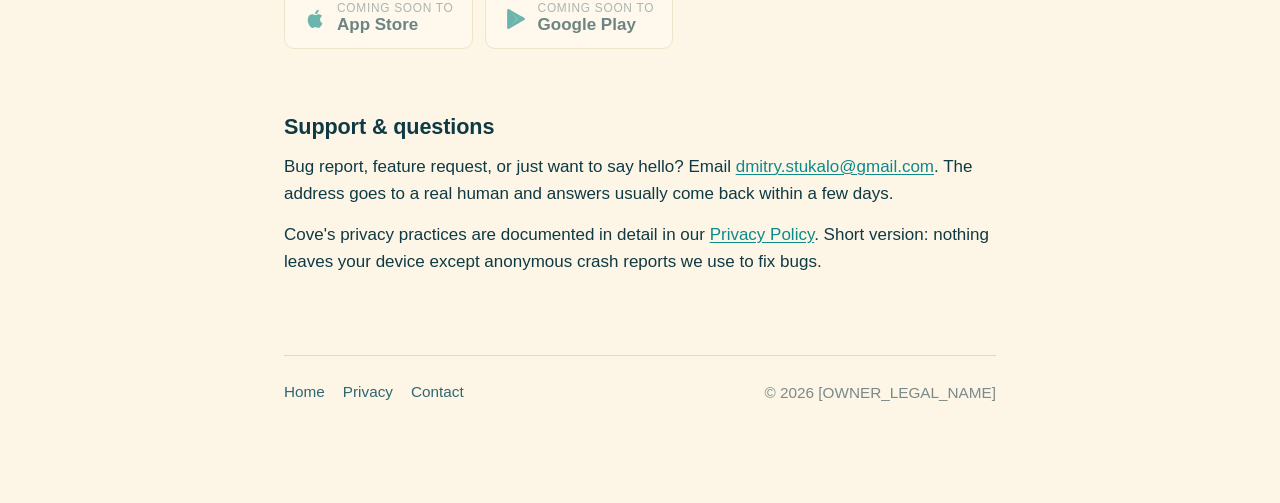
==== commit 97b83e89: "Update Open Graph URL and contact email" ====
--- a/index.html
+++ b/index.html
@@ -12,7 +12,7 @@
   <meta property="og:type" content="website" />
   <meta property="og:title" content="Cove — ambient sound from five seashells" />
   <meta property="og:description" content="Five seashells, five colors of sound. No account, no ads, no tracking. Free for iOS and Android." />
-  <meta property="og:url" content="[SITE_URL]" />
+  <meta property="og:url" content="https://cove-shell.com" />
   <meta name="twitter:card" content="summary" />
   <meta name="twitter:title" content="Cove" />
   <meta name="twitter:description" content="Ambient sound from five seashells. No account, no ads, no tracking." />
@@ -145,7 +145,7 @@
       <h2>Support &amp; questions</h2>
       <p>
         Bug report, feature request, or just want to say hello? Email
-        <a href="mailto:[CONTACT_EMAIL]">[CONTACT_EMAIL]</a>. The address goes
+        <a href="mailto:dmitry.stukalo@gmail.com">dmitry.stukalo@gmail.com</a>. The address goes
         to a real human and answers usually come back within a few days.
       </p>
       <p>
@@ -159,7 +159,7 @@
       <nav aria-label="Site footer">
         <a href="./" aria-current="page">Home</a>
         <a href="privacy/">Privacy</a>
-        <a href="mailto:[CONTACT_EMAIL]">Contact</a>
+        <a href="mailto:dmitry.stukalo@gmail.com">Contact</a>
       </nav>
       <p style="margin:0;">© <span id="copyright-year">2026</span> [OWNER_LEGAL_NAME]</p>
     </footer>
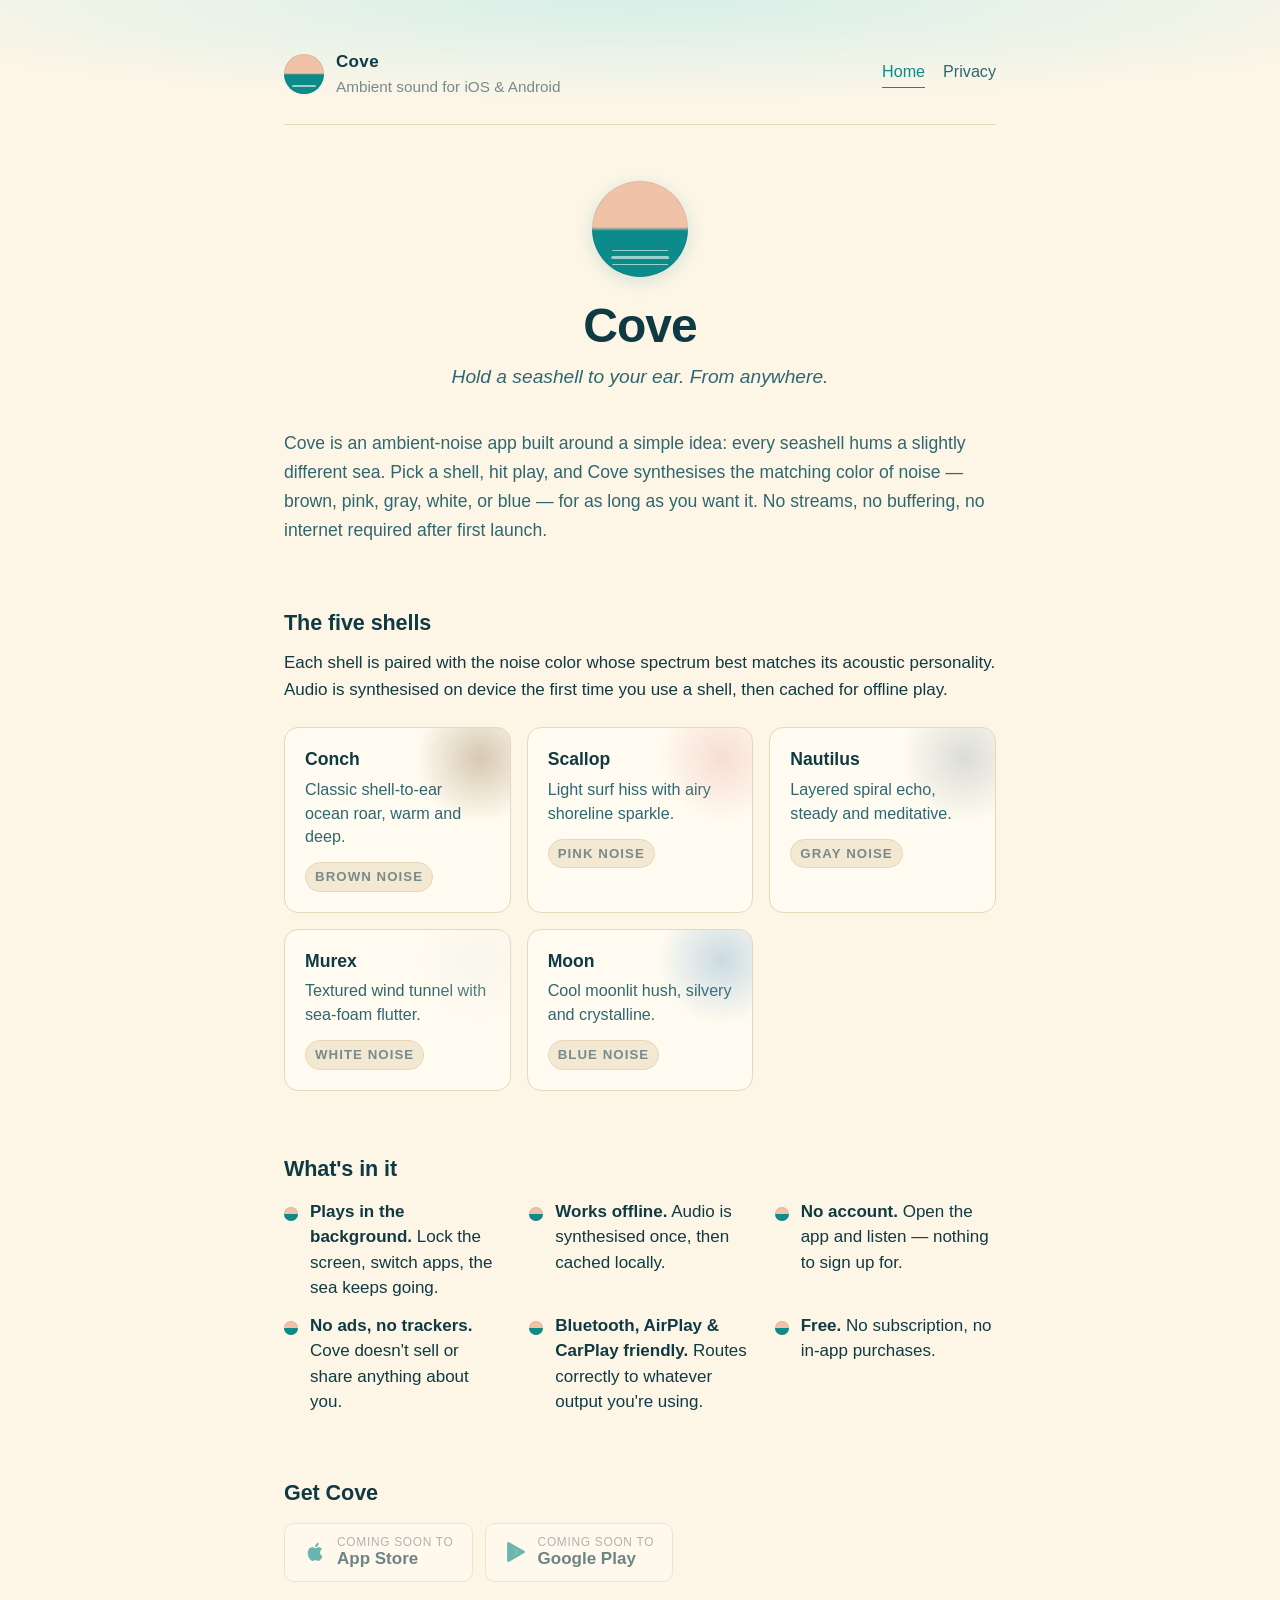
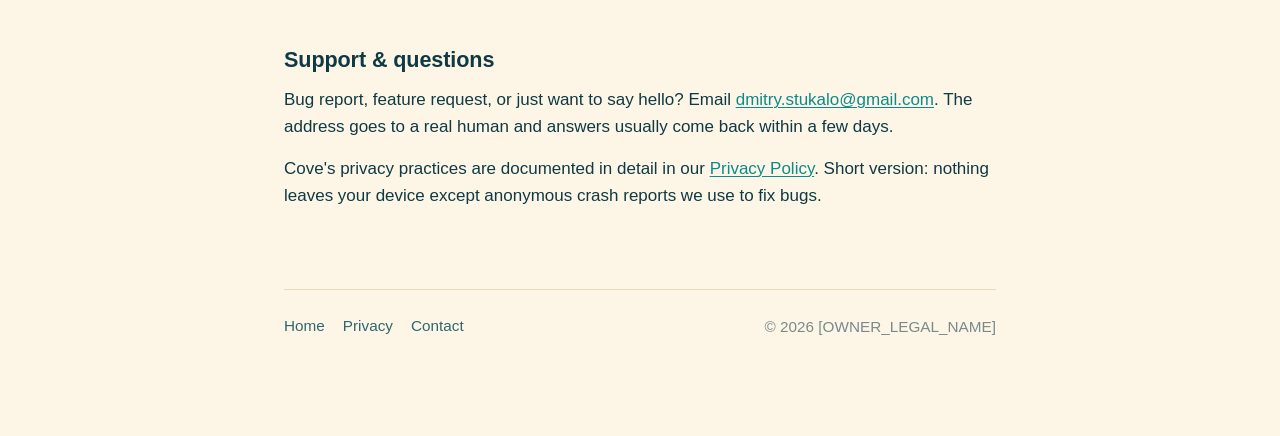
==== commit 9800cef6: "Comment out Cove availability paragraph in index.html Comment out the paragraph about Cove availabil" ====
--- a/index.html
+++ b/index.html
@@ -108,11 +108,11 @@
 
     <section id="get">
       <h2>Get Cove</h2>
-      <p>
+      <!-- <p>
         Cove will be available on the App Store and Google Play. Until then,
         you can watch development on
         <a href="[REPO_URL]" rel="noopener external">GitHub</a>.
-      </p>
+      </p> -->
 
       <div class="store-buttons">
         <a class="store-btn" href="[APP_STORE_URL]" aria-disabled="true" rel="noopener external">
